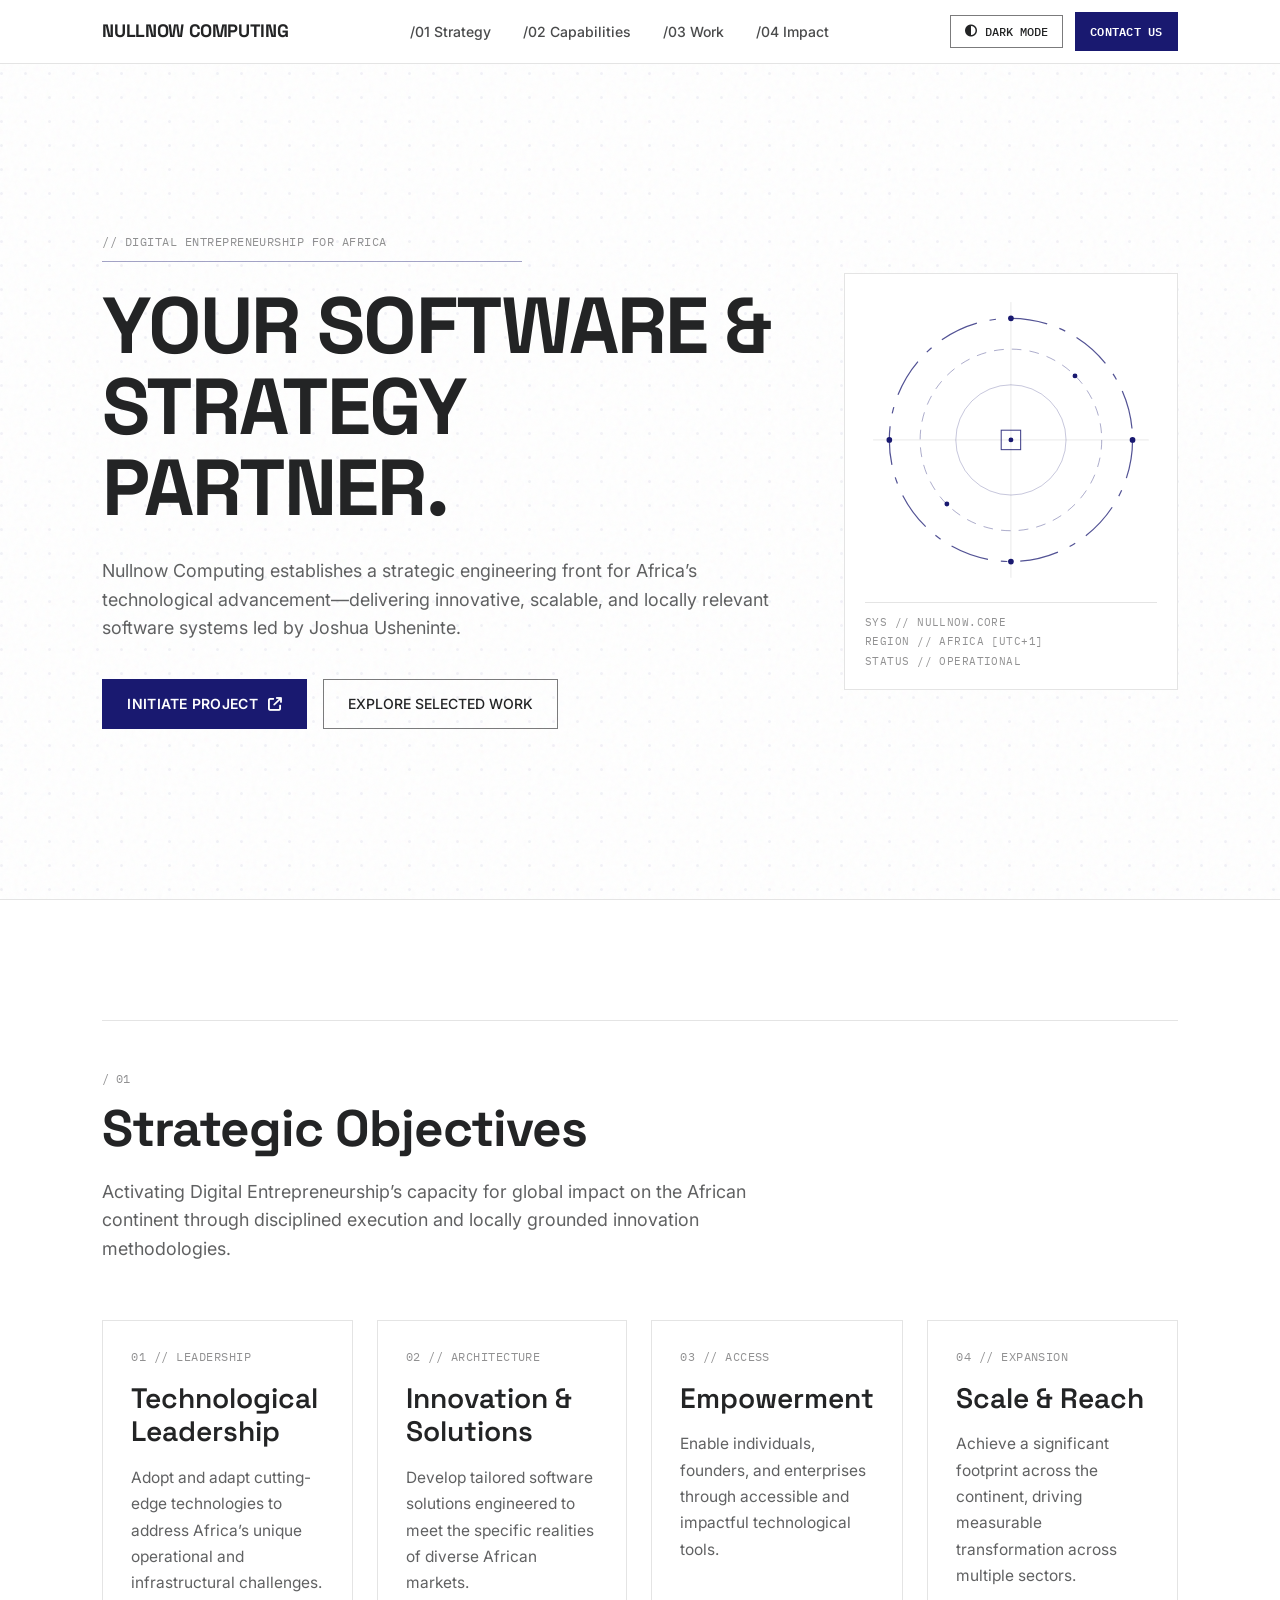
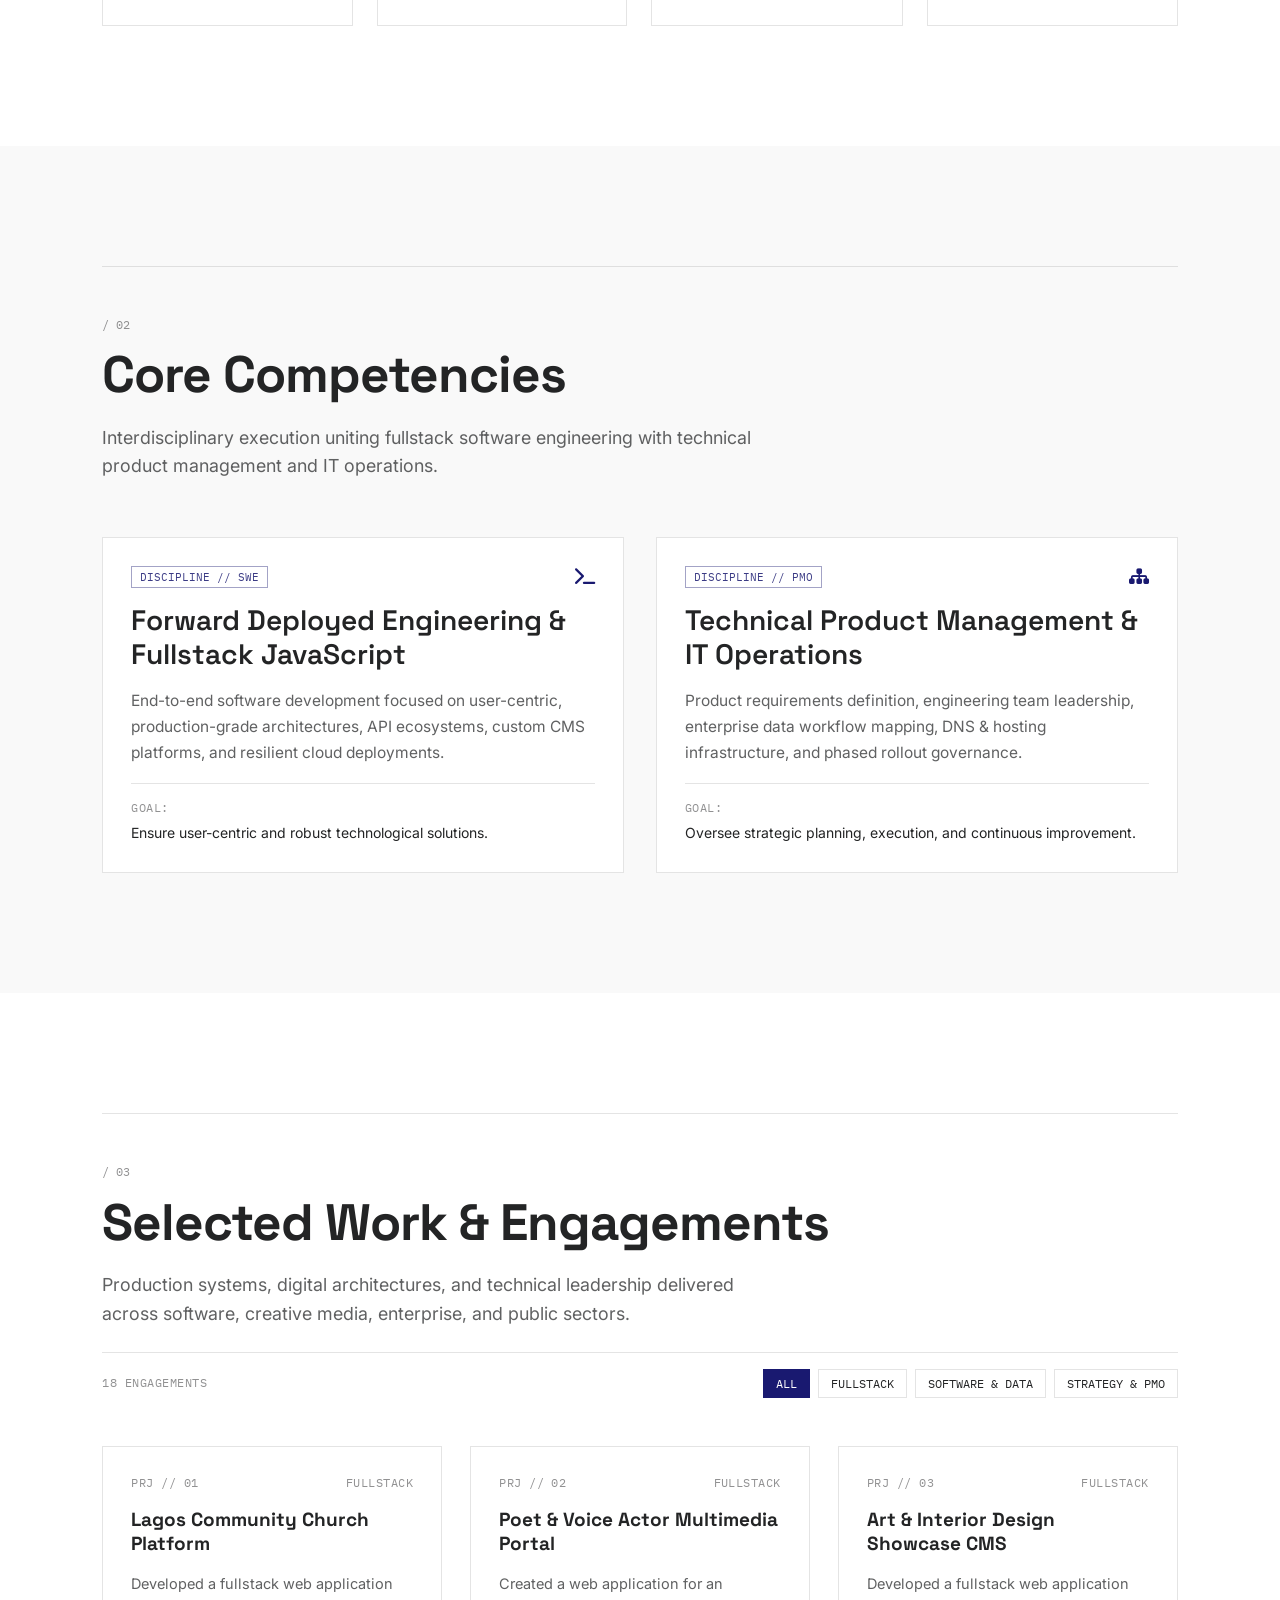
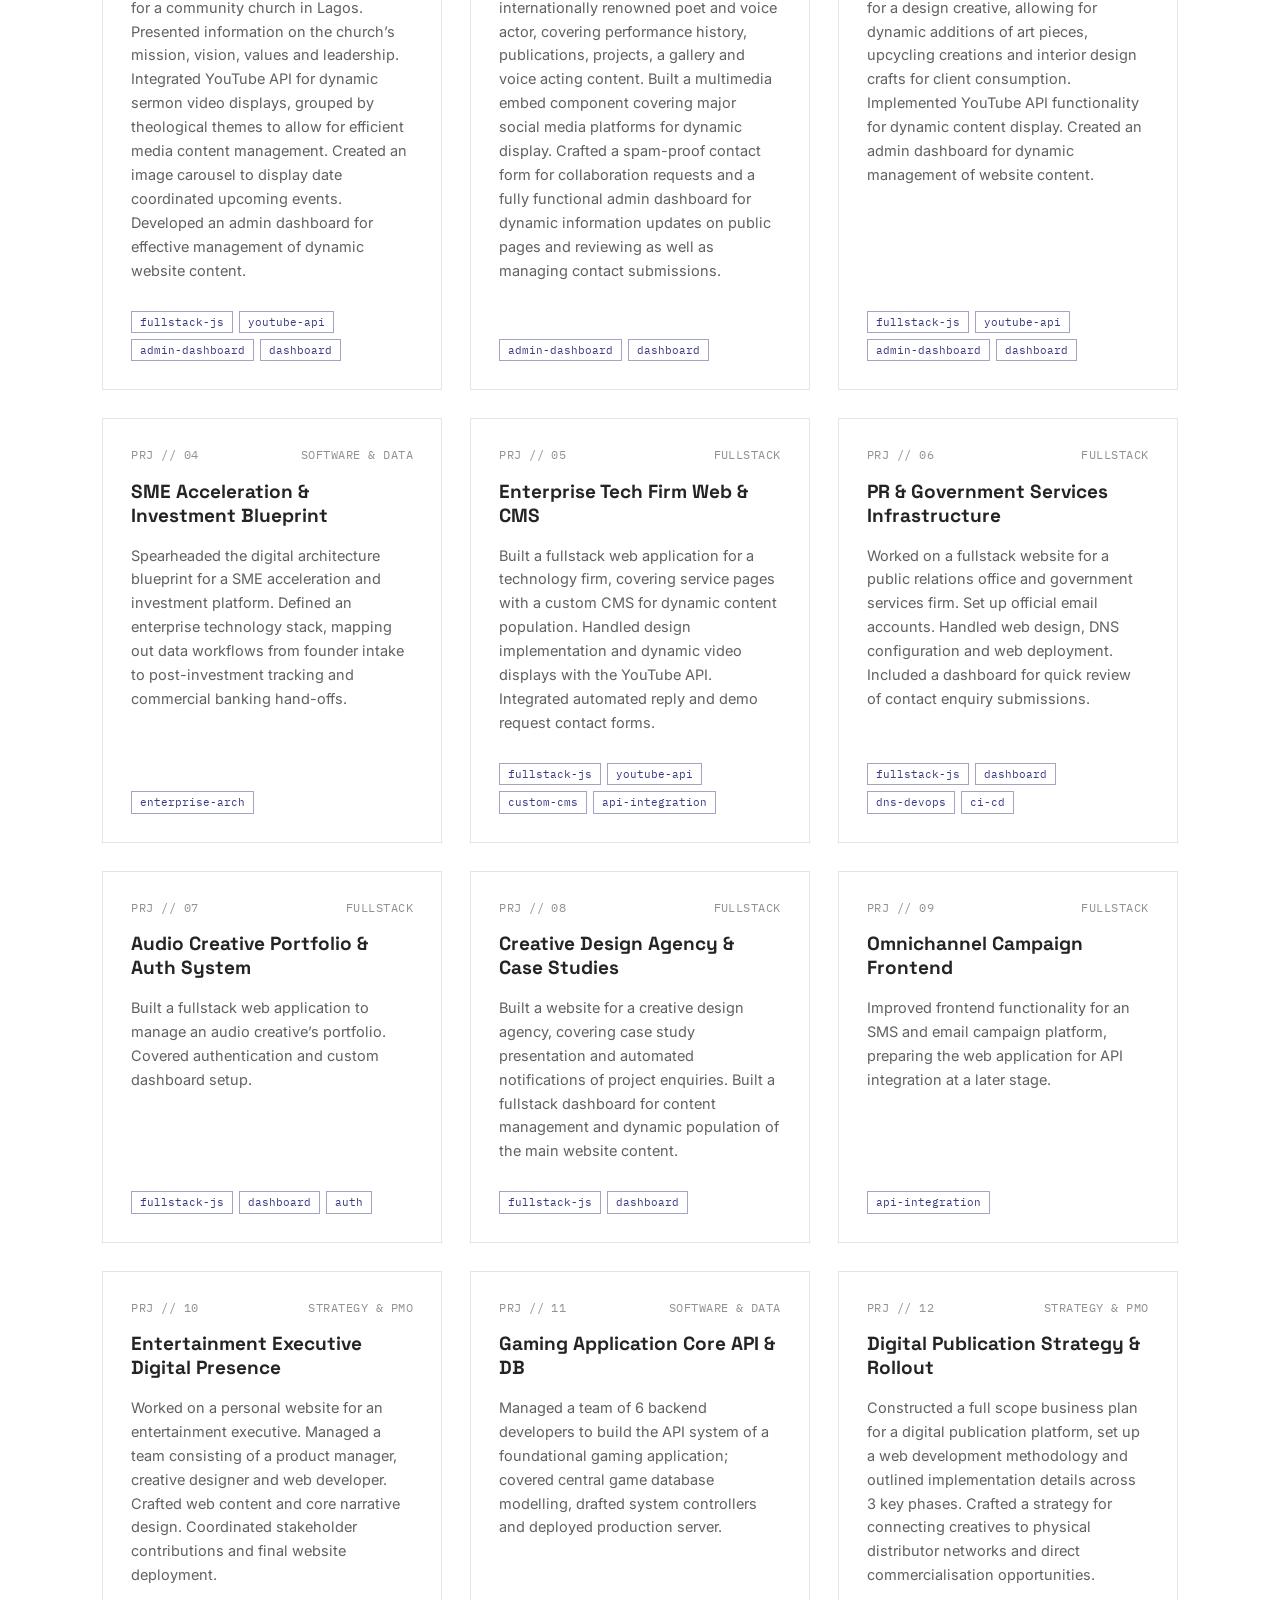
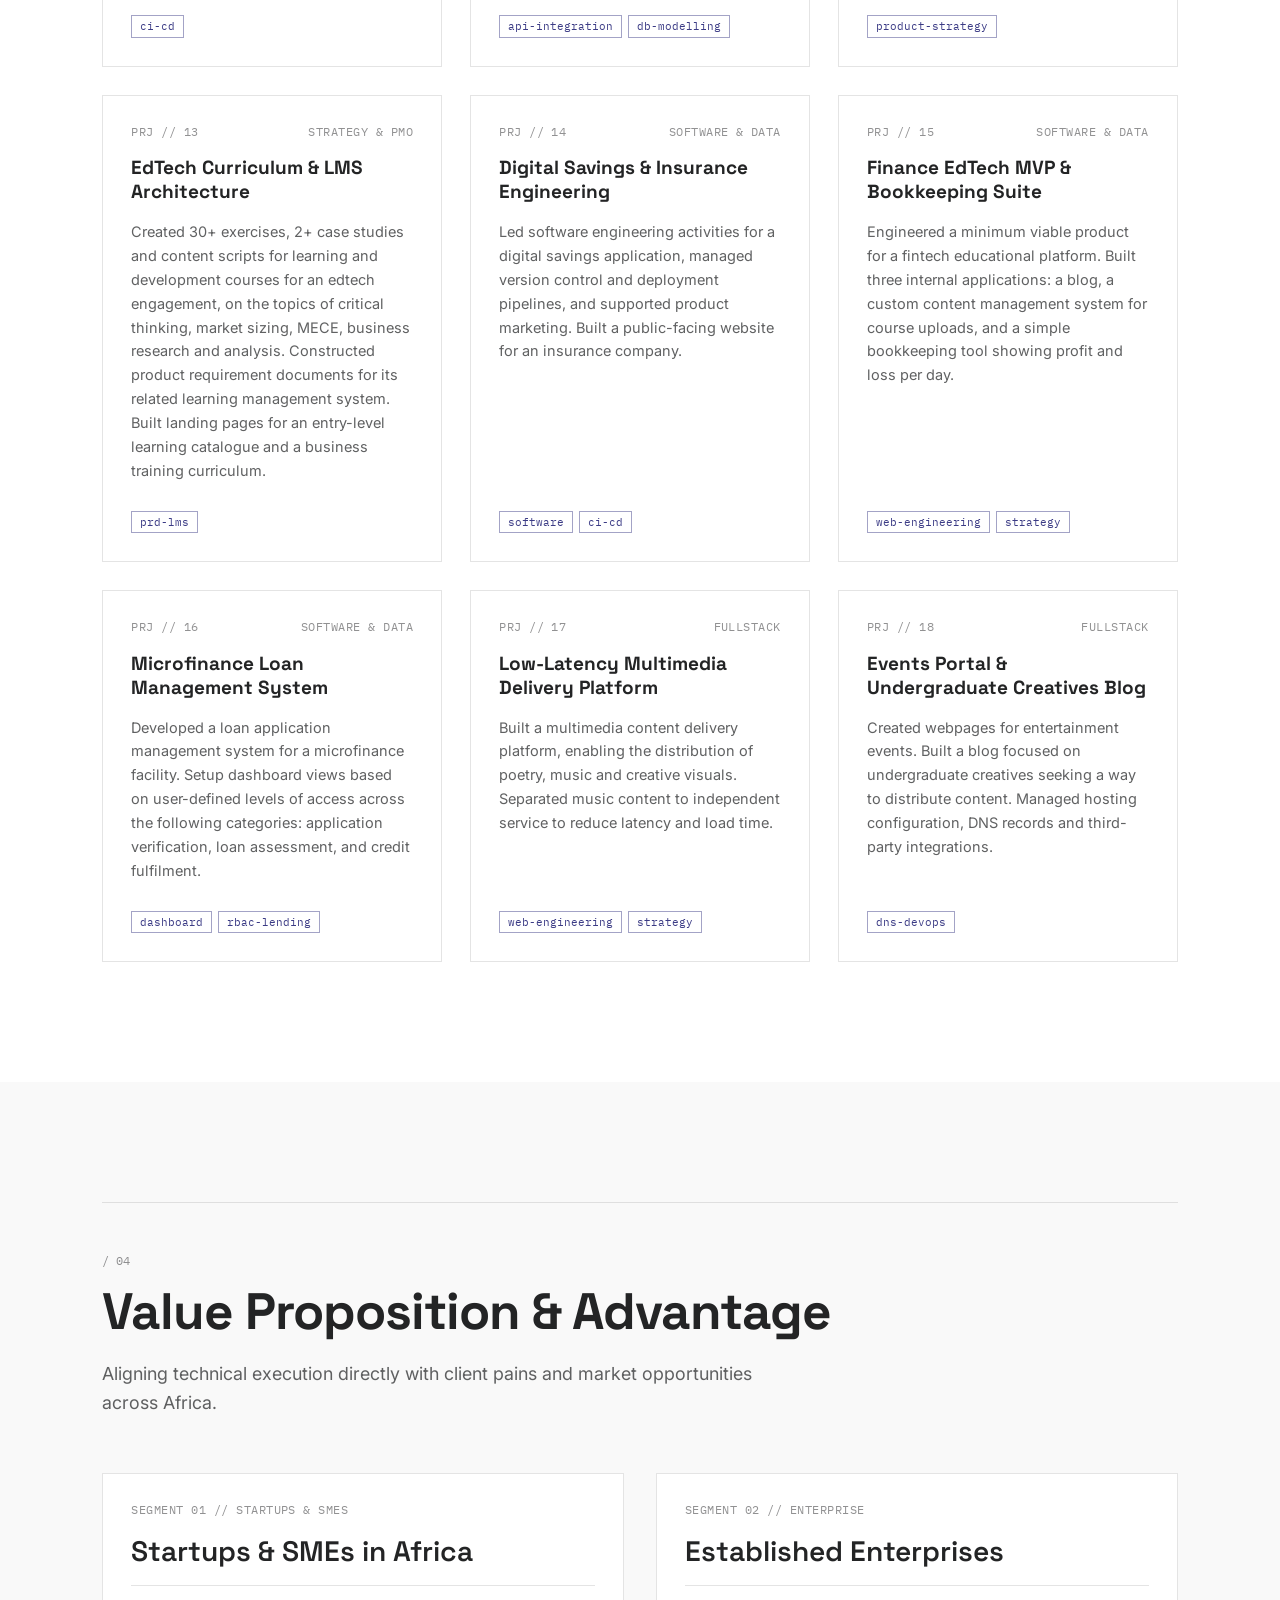
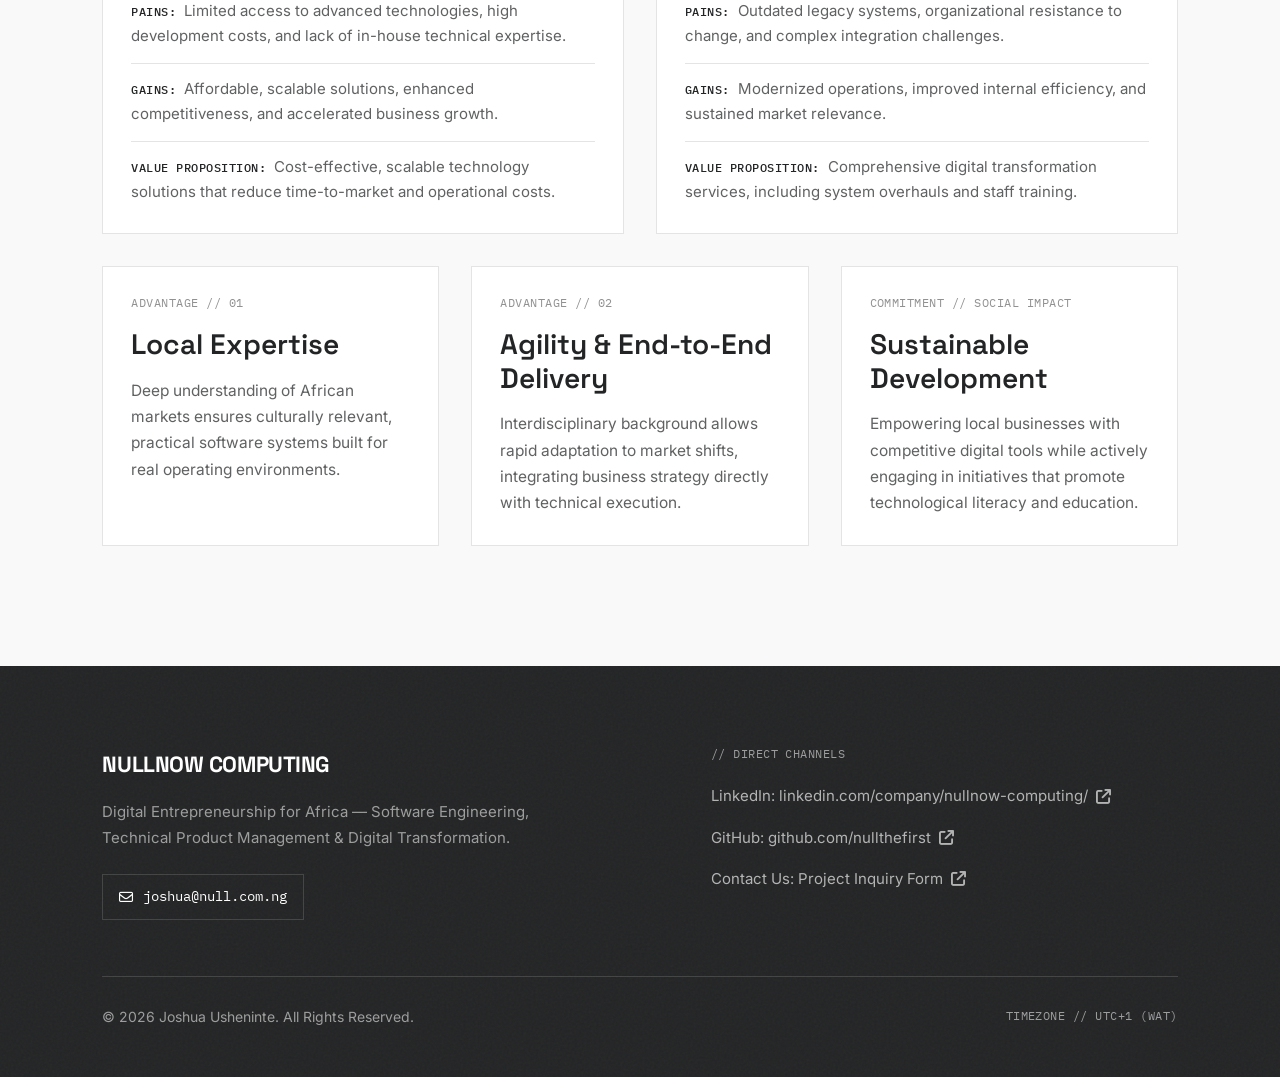
==== index.html @ f9476fe2 "Setup website content" ====
<!doctype html>
<html lang="en" data-theme="light">
  <head>
    <meta charset="UTF-8" />
    <meta name="viewport" content="width=device-width, initial-scale=1.0" />
    <title>Nullnow Computing | Your Software & Strategy Partner</title>
    <meta
      name="description"
      content="Information Technology Services by Joshua Usheninte — Digital Entrepreneurship for Africa"
    />

    <!-- Google fintets: Space Grotesk, Inter, IBM Plex Mono -->
    <link rel="preconnect" href="https://fonts.googleapis.com" />
    <link rel="preconnect" href="https://fonts.gstatic.com" crossorigin />
    <link
      href="https://fonts.googleapis.com/css2?family=IBM+Plex+Mono:wght@400;500&family=Inter:wght@400;500;600&family=Space+Grotesk:wght@600;700&display=swap"
      rel="stylesheet"
    />

    <!-- FontAwesome 6 (Stroke/Regular & Solid/Brands) -->
    <link
      rel="stylesheet"
      href="https://cdnjs.cloudflare.com/ajax/libs/font-awesome/6.5.2/css/all.min.css"
      crossorigin="anonymous"
      referrerpolicy="no-referrer"
    />

    <link rel="stylesheet" href="styles.css" />
  </head>
  <body>
    <!-- Custom Dual-Layer Cursor -->
    <div class="cursor-wrapper" aria-hidden="true">
      <div class="cursor-dot" id="cursor-dot"></div>
      <div class="cursor-ring" id="cursor-ring"></div>
    </div>

    <!-- Navigation Bar -->
    <header class="navbar" id="navbar">
      <div class="navbar-inner">
        <a href="#top" class="brand-logo" data-glitch-link>
          NULLNOW COMPUTING
        </a>

        <nav class="nav-links" aria-label="Primary Navigation">
          <a href="#strategy" class="nav-link" data-glitch-link>/01 Strategy</a>
          <a href="#capabilities" class="nav-link" data-glitch-link
            >/02 Capabilities</a
          >
          <a href="#portfolio" class="nav-link" data-glitch-link>/03 Work</a>
          <a href="#impact" class="nav-link" data-glitch-link>/04 Impact</a>
        </nav>

        <div class="nav-actions">
          <button
            type="button"
            id="theme-toggle"
            class="btn-ghost btn-compact theme-toggle-btn"
            aria-label="Toggle dark and light theme"
          >
            <i class="fa-solid fa-circle-half-stroke" aria-hidden="true"></i>
            <span id="theme-label" class="theme-label-text">DARK MODE</span>
          </button>

          <a
            href="https://docs.google.com/forms/d/e/1FAIpQLSetu0RbOSJ1rqB1VJQr6gnyDKsHMhCpkK9qTsXu8V1j-IrXMw/viewform?usp=header"
            target="_blank"
            rel="noopener noreferrer"
            class="btn-primary btn-compact desktop-only"
          >
            CONTACT US
          </a>

          <button
            type="button"
            id="mobile-menu-btn"
            class="mobile-menu-btn"
            aria-label="Open menu"
            aria-expanded="false"
            aria-controls="mobile-drawer"
          >
            <i class="fa-solid fa-bars" aria-hidden="true"></i>
          </button>
        </div>
      </div>
    </header>

    <!-- Mobile Navigation Drawer -->
    <aside
      class="mobile-drawer"
      id="mobile-drawer"
      aria-label="Mobile Navigation"
      aria-hidden="true"
    >
      <div class="mobile-drawer-header">
        <span class="mono-label">/ NAVIGATION</span>
        <button
          type="button"
          id="mobile-close-btn"
          class="mobile-menu-btn"
          aria-label="Close menu"
        >
          <i class="fa-solid fa-xmark" aria-hidden="true"></i>
        </button>
      </div>
      <nav class="mobile-nav-list">
        <a href="#strategy" class="mobile-nav-link">/ 01 STRATEGY</a>
        <a href="#capabilities" class="mobile-nav-link">/ 02 CAPABILITIES</a>
        <a href="#portfolio" class="mobile-nav-link">/ 03 WORK PORTFOLIO</a>
        <a href="#impact" class="mobile-nav-link">/ 04 VALUE &amp; IMPACT</a>
        <a
          href="https://docs.google.com/forms/d/e/1FAIpQLSetu0RbOSJ1rqB1VJQr6gnyDKsHMhCpkK9qTsXu8V1j-IrXMw/viewform?usp=header"
          target="_blank"
          rel="noopener noreferrer"
          class="btn-primary mobile-cta-btn"
        >
          CONTACT US
        </a>
      </nav>
    </aside>

    <main id="top">
      <!-- HERO SECTION (100vh, Dot Grid + Grain Texture) -->
      <section class="hero-section">
        <div class="dot-grid-bg" aria-hidden="true"></div>
        <div class="grain-overlay" aria-hidden="true"></div>

        <div class="container hero-grid">
          <div class="hero-left">
            <div class="hero-overline-wrap">
              <span class="mono-label hero-overline"
                >// DIGITAL ENTREPRENEURSHIP FOR AFRICA</span
              >
              <div class="overline-rule"></div>
            </div>

            <h1
              class="display-xl hero-headline"
              id="hero-headline"
              data-final-text="YOUR SOFTWARE & STRATEGY PARTNER."
            >
              YOUR SOFTWARE &amp; STRATEGY PARTNER.
            </h1>

            <p class="body-lg hero-subheadline">
              Nullnow Computing establishes a strategic engineering front for
              Africa&rsquo;s technological advancement&mdash;delivering
              innovative, scalable, and locally relevant software systems led by
              Joshua Usheninte.
            </p>

            <div class="hero-cta-group">
              <a
                href="https://docs.google.com/forms/d/e/1FAIpQLSetu0RbOSJ1rqB1VJQr6gnyDKsHMhCpkK9qTsXu8V1j-IrXMw/viewform?usp=header"
                target="_blank"
                rel="noopener noreferrer"
                class="btn-primary"
              >
                INITIATE PROJECT
                <i
                  class="fa-solid fa-arrow-up-right-from-square"
                  aria-hidden="true"
                ></i>
              </a>
              <a href="#portfolio" class="btn-ghost"> EXPLORE SELECTED WORK </a>
            </div>
          </div>

          <!-- Hero Right-Side Element: Option C — HUD Data Ring -->
          <div class="hero-right" aria-hidden="true">
            <div class="hud-container">
              <svg
                class="hud-svg"
                viewBox="0 0 360 360"
                fill="none"
                xmlns="http://www.w3.org/2000/svg"
              >
                <!-- Outer Static Crosshairs -->
                <line x1="180" y1="10" x2="180" y2="350" class="hud-axis" />
                <line x1="10" y1="180" x2="350" y2="180" class="hud-axis" />

                <!-- Outer Clockwise Rotating Ring -->
                <g class="hud-ring-cw">
                  <circle
                    cx="180"
                    cy="180"
                    r="150"
                    class="hud-stroke-primary"
                    stroke-dasharray="48 16 8 16"
                  />
                  <circle cx="180" cy="30" r="3.5" class="hud-dot" />
                  <circle cx="330" cy="180" r="3.5" class="hud-dot" />
                  <circle cx="180" cy="330" r="3.5" class="hud-dot" />
                  <circle cx="30" cy="180" r="3.5" class="hud-dot" />
                </g>

                <!-- Middle Counter-Clockwise Ring -->
                <g class="hud-ring-ccw">
                  <circle
                    cx="180"
                    cy="180"
                    r="112"
                    class="hud-stroke-secondary"
                    stroke-dasharray="12 10"
                  />
                  <circle cx="259" cy="101" r="3" class="hud-dot" />
                  <circle cx="101" cy="259" r="3" class="hud-dot" />
                </g>

                <!-- Inner Precision Ring -->
                <circle cx="180" cy="180" r="68" class="hud-stroke-inner" />
                <rect
                  x="168"
                  y="168"
                  width="24"
                  height="24"
                  class="hud-core-box"
                />
                <circle cx="180" cy="180" r="3" class="hud-dot" />
              </svg>

              <div class="hud-readout mono-label">
                <span>SYS // NULLNOW.CORE</span>
                <span>REGION // AFRICA [UTC+1]</span>
                <span>STATUS // OPERATIONAL</span>
              </div>
            </div>
          </div>
        </div>
      </section>

      <!-- SECTION 01: STRATEGIC OBJECTIVES -->
      <section id="strategy" class="section-block" data-scanline-section>
        <div class="container">
          <div class="divider-rule" data-reveal-rule></div>

          <div class="section-header" data-reveal>
            <span class="section-index">/ 01</span>
            <h2 class="display-lg">Strategic Objectives</h2>
            <p class="body-lg section-lead">
              Activating Digital Entrepreneurship&rsquo;s capacity for global
              impact on the African continent through disciplined execution and
              locally grounded innovation methodologies.
            </p>
          </div>

          <div class="grid-4">
            <article class="spec-card" data-reveal>
              <div class="card-top-bar"></div>
              <span class="mono-label card-num">01 // LEADERSHIP</span>
              <h3 class="display-md">Technological Leadership</h3>
              <p class="body-text">
                Adopt and adapt cutting-edge technologies to address
                Africa&rsquo;s unique operational and infrastructural
                challenges.
              </p>
            </article>

            <article class="spec-card" data-reveal>
              <div class="card-top-bar"></div>
              <span class="mono-label card-num">02 // ARCHITECTURE</span>
              <h3 class="display-md">Innovation &amp; Solutions</h3>
              <p class="body-text">
                Develop tailored software solutions engineered to meet the
                specific realities of diverse African markets.
              </p>
            </article>

            <article class="spec-card" data-reveal>
              <div class="card-top-bar"></div>
              <span class="mono-label card-num">03 // ACCESS</span>
              <h3 class="display-md">Empowerment</h3>
              <p class="body-text">
                Enable individuals, founders, and enterprises through accessible
                and impactful technological tools.
              </p>
            </article>

            <article class="spec-card" data-reveal>
              <div class="card-top-bar"></div>
              <span class="mono-label card-num">04 // EXPANSION</span>
              <h3 class="display-md">Scale &amp; Reach</h3>
              <p class="body-text">
                Achieve a significant footprint across the continent, driving
                measurable transformation across multiple sectors.
              </p>
            </article>
          </div>
        </div>
      </section>

      <!-- SECTION 02: CORE COMPETENCIES -->
      <section
        id="capabilities"
        class="section-block section-surface"
        data-scanline-section
      >
        <div class="container">
          <div class="divider-rule" data-reveal-rule></div>

          <div class="section-header" data-reveal>
            <span class="section-index">/ 02</span>
            <h2 class="display-lg">Core Competencies</h2>
            <p class="body-lg section-lead">
              Interdisciplinary execution uniting fullstack software engineering
              with technical product management and IT operations.
            </p>
          </div>

          <div class="grid-2">
            <article class="spec-card competency-card" data-reveal>
              <div class="card-top-bar"></div>
              <div class="competency-meta">
                <span class="stack-badge">DISCIPLINE // SWE</span>
                <i
                  class="fa-solid fa-terminal card-icon"
                  aria-hidden="true"
                ></i>
              </div>
              <h3 class="display-md">
                Forward Deployed Engineering &amp; Fullstack JavaScript
              </h3>
              <p class="body-text">
                End-to-end software development focused on user-centric,
                production-grade architectures, API ecosystems, custom CMS
                platforms, and resilient cloud deployments.
              </p>
              <div class="competency-goal">
                <span class="mono-label">GOAL:</span>
                <span
                  >Ensure user-centric and robust technological solutions.</span
                >
              </div>
            </article>

            <article class="spec-card competency-card" data-reveal>
              <div class="card-top-bar"></div>
              <div class="competency-meta">
                <span class="stack-badge">DISCIPLINE // PMO</span>
                <i class="fa-solid fa-sitemap card-icon" aria-hidden="true"></i>
              </div>
              <h3 class="display-md">
                Technical Product Management &amp; IT Operations
              </h3>
              <p class="body-text">
                Product requirements definition, engineering team leadership,
                enterprise data workflow mapping, DNS &amp; hosting
                infrastructure, and phased rollout governance.
              </p>
              <div class="competency-goal">
                <span class="mono-label">GOAL:</span>
                <span
                  >Oversee strategic planning, execution, and continuous
                  improvement.</span
                >
              </div>
            </article>
          </div>
        </div>
      </section>

      <!-- SECTION 03: WORK PORTFOLIO (Dynamically Populated from portfolio.js) -->
      <section id="portfolio" class="section-block" data-scanline-section>
        <div class="container">
          <div class="divider-rule" data-reveal-rule></div>

          <div class="portfolio-header-row" data-reveal>
            <div class="section-header">
              <span class="section-index">/ 03</span>
              <h2 class="display-lg">Selected Work &amp; Engagements</h2>
              <p class="body-lg section-lead">
                Production systems, digital architectures, and technical
                leadership delivered across software, creative media,
                enterprise, and public sectors.
              </p>
            </div>

            <div class="portfolio-controls">
              <span class="mono-label" id="portfolio-count">00 PROJECTS</span>
              <div
                class="filter-bar"
                role="group"
                aria-label="Filter portfolio"
              >
                <button
                  type="button"
                  class="filter-btn active"
                  data-filter="ALL"
                >
                  ALL
                </button>
                <button
                  type="button"
                  class="filter-btn"
                  data-filter="FULLSTACK"
                >
                  FULLSTACK
                </button>
                <button
                  type="button"
                  class="filter-btn"
                  data-filter="SOFTWARE & DATA"
                >
                  SOFTWARE &amp; DATA
                </button>
                <button
                  type="button"
                  class="filter-btn"
                  data-filter="STRATEGY & PMO"
                >
                  STRATEGY &amp; PMO
                </button>
              </div>
            </div>
          </div>

          <!-- Populated dynamically via app.js reading portfolio.js -->
          <div class="portfolio-grid" id="portfolio-grid"></div>
        </div>
      </section>

      <!-- SECTION 04: VALUE PROPOSITION CANVAS & SOCIAL IMPACT -->
      <section
        id="impact"
        class="section-block section-surface"
        data-scanline-section
      >
        <div class="container">
          <div class="divider-rule" data-reveal-rule></div>

          <div class="section-header" data-reveal>
            <span class="section-index">/ 04</span>
            <h2 class="display-lg">Value Proposition &amp; Advantage</h2>
            <p class="body-lg section-lead">
              Aligning technical execution directly with client pains and market
              opportunities across Africa.
            </p>
          </div>

          <!-- Value Proposition Canvas -->
          <div class="grid-2 vpc-grid">
            <article class="spec-card" data-reveal>
              <div class="card-top-bar"></div>
              <span class="mono-label card-num"
                >SEGMENT 01 // STARTUPS &amp; SMEs</span
              >
              <h3 class="display-md">Startups &amp; SMEs in Africa</h3>
              <ul class="spec-list">
                <li>
                  <span class="mono-label">PAINS:</span> Limited access to
                  advanced technologies, high development costs, and lack of
                  in-house technical expertise.
                </li>
                <li>
                  <span class="mono-label">GAINS:</span> Affordable, scalable
                  solutions, enhanced competitiveness, and accelerated business
                  growth.
                </li>
                <li>
                  <span class="mono-label">VALUE PROPOSITION:</span>
                  Cost-effective, scalable technology solutions that reduce
                  time-to-market and operational costs.
                </li>
              </ul>
            </article>

            <article class="spec-card" data-reveal>
              <div class="card-top-bar"></div>
              <span class="mono-label card-num">SEGMENT 02 // ENTERPRISE</span>
              <h3 class="display-md">Established Enterprises</h3>
              <ul class="spec-list">
                <li>
                  <span class="mono-label">PAINS:</span> Outdated legacy
                  systems, organizational resistance to change, and complex
                  integration challenges.
                </li>
                <li>
                  <span class="mono-label">GAINS:</span> Modernized operations,
                  improved internal efficiency, and sustained market relevance.
                </li>
                <li>
                  <span class="mono-label">VALUE PROPOSITION:</span>
                  Comprehensive digital transformation services, including
                  system overhauls and staff training.
                </li>
              </ul>
            </article>
          </div>

          <!-- Differentiation & Social Impact -->
          <div class="grid-3 advantage-grid">
            <article class="spec-card" data-reveal>
              <div class="card-top-bar"></div>
              <span class="mono-label card-num">ADVANTAGE // 01</span>
              <h3 class="display-md">Local Expertise</h3>
              <p class="body-text">
                Deep understanding of African markets ensures culturally
                relevant, practical software systems built for real operating
                environments.
              </p>
            </article>

            <article class="spec-card" data-reveal>
              <div class="card-top-bar"></div>
              <span class="mono-label card-num">ADVANTAGE // 02</span>
              <h3 class="display-md">Agility &amp; End-to-End Delivery</h3>
              <p class="body-text">
                Interdisciplinary background allows rapid adaptation to market
                shifts, integrating business strategy directly with technical
                execution.
              </p>
            </article>

            <article class="spec-card" data-reveal>
              <div class="card-top-bar"></div>
              <span class="mono-label card-num"
                >COMMITMENT // SOCIAL IMPACT</span
              >
              <h3 class="display-md">Sustainable Development</h3>
              <p class="body-text">
                Empowering local businesses with competitive digital tools while
                actively engaging in initiatives that promote technological
                literacy and education.
              </p>
            </article>
          </div>
        </div>
      </section>
    </main>

    <!-- FOOTER (Always #232425 Dark Surface with Grain Overlay) -->
    <footer class="site-footer">
      <div class="grain-overlay" aria-hidden="true"></div>
      <div class="container footer-inner">
        <div class="footer-top">
          <div class="footer-brand" data-reveal>
            <span class="footer-logo">NULLNOW COMPUTING</span>
            <p class="footer-tagline">
              Digital Entrepreneurship for Africa &mdash; Software Engineering,
              Technical Product Management &amp; Digital Transformation.
            </p>
            <a href="mailto:joshua@null.com.ng" class="footer-email">
              <i class="fa-regular fa-envelope" aria-hidden="true"></i>
              joshua@null.com.ng
            </a>
          </div>

          <div class="footer-links-group" data-reveal>
            <span class="mono-label footer-col-title">// DIRECT CHANNELS</span>
            <ul class="footer-links">
              <li>
                <a
                  href="https://linkedin.com/company/nullnow-computing/"
                  target="_blank"
                  rel="noopener noreferrer"
                  class="footer-link"
                >
                  <span>LinkedIn: linkedin.com/company/nullnow-computing/</span>
                  <i
                    class="fa-solid fa-arrow-up-right-from-square"
                    aria-hidden="true"
                  ></i>
                </a>
              </li>
              <li>
                <a
                  href="https://github.com/nullthefirst"
                  target="_blank"
                  rel="noopener noreferrer"
                  class="footer-link"
                >
                  <span>GitHub: github.com/nullthefirst</span>
                  <i
                    class="fa-solid fa-arrow-up-right-from-square"
                    aria-hidden="true"
                  ></i>
                </a>
              </li>
              <li>
                <a
                  href="https://docs.google.com/forms/d/e/1FAIpQLSetu0RbOSJ1rqB1VJQr6gnyDKsHMhCpkK9qTsXu8V1j-IrXMw/viewform?usp=header"
                  target="_blank"
                  rel="noopener noreferrer"
                  class="footer-link"
                >
                  <span>Contact Us: Project Inquiry Form</span>
                  <i
                    class="fa-solid fa-arrow-up-right-from-square"
                    aria-hidden="true"
                  ></i>
                </a>
              </li>
            </ul>
          </div>
        </div>

        <div class="footer-bottom">
          <p class="footer-copyright">
            &copy; <span id="copyright-year"></span> Joshua Usheninte. All
            Rights Reserved.
          </p>
          <span class="mono-label footer-tz">TIMEZONE // UTC+1 (WAT)</span>
        </div>
      </div>
    </footer>

    <!-- Portfolio Data File (Easily editable standalone array) -->
    <script src="portfolio.js"></script>
    <!-- Core Motion, Theme Switcher, Cursor & DOM Hydration -->
    <script src="app.js"></script>
  </body>
</html>
---- styles.css ----
/* ==========================================================================
   Nullnow Computing — UI Design System
   Strict adherence: #191970 Primary, #232425 Dark, #ffffff White,
   0px border-radius, zero gradients, Space Grotesk / Inter / IBM Plex Mono.
   ========================================================================== */

:root {
  /* Core Palette Tokens (Light Mode Default) */
  --color-primary: #191970;
  --color-primary-hover: rgba(25, 25, 112, 0.9);
  --color-primary-active: rgba(25, 25, 112, 0.8);
  --color-primary-tint: rgba(25, 25, 112, 0.05);
  --color-primary-badge-bg: rgba(25, 25, 112, 0.1);
  --color-primary-border: rgba(25, 25, 112, 0.4);
  --color-primary-text: rgba(25, 25, 112, 0.85);
  --color-glow: rgba(25, 25, 112, 0.25);

  --color-bg: #ffffff;
  --color-surface: #f9f9f9;
  --color-card: #ffffff;
  --color-text: #232425;
  --color-text-secondary: rgba(35, 36, 37, 0.72);
  --color-muted: rgba(35, 36, 37, 0.5);
  --color-border: rgba(35, 36, 37, 0.12);
  --color-border-strong: rgba(35, 36, 37, 0.6);

  /* Footer Fixed Dark Surface */
  --footer-bg: #232425;
  --footer-text: #ffffff;
  --footer-muted: rgba(255, 255, 255, 0.55);
  --footer-border: rgba(255, 255, 255, 0.14);

  /* Typography */
  --font-display: "Space Grotesk", sans-serif;
  --font-body: "Inter", sans-serif;
  --font-mono: "IBM Plex Mono", monospace;

  /* Motion Curves */
  --ease-out: cubic-bezier(0.16, 1, 0.3, 1);
  --ease-in-out: cubic-bezier(0.4, 0, 0.2, 1);
  --ease-snap: cubic-bezier(0.25, 0, 0, 1);

  /* Layout */
  --outer-margin: 5vw;
}

/* Dark Theme Switcher Tokens */
[data-theme="dark"] {
  --color-primary: #6366f1;
  --color-primary-hover: rgba(99, 102, 241, 0.9);
  --color-primary-active: rgba(99, 102, 241, 0.8);
  --color-primary-tint: rgba(99, 102, 241, 0.08);
  --color-primary-badge-bg: rgba(99, 102, 241, 0.14);
  --color-primary-border: rgba(99, 102, 241, 0.45);
  --color-primary-text: rgba(165, 180, 252, 0.95);
  --color-glow: rgba(99, 102, 241, 0.28);

  --color-bg: #161718;
  --color-surface: #1d1e20;
  --color-card: #1b1c1e;
  --color-text: #ffffff;
  --color-text-secondary: rgba(255, 255, 255, 0.74);
  --color-muted: rgba(255, 255, 255, 0.5);
  --color-border: rgba(255, 255, 255, 0.12);
  --color-border-strong: rgba(255, 255, 255, 0.55);

  --footer-bg: #111213;
}

@media (min-width: 1280px) {
  :root {
    --outer-margin: 8vw;
  }
}

/* ==========================================================================
   Reset & Base
   ========================================================================== */

*,
*::before,
*::after {
  box-sizing: border-box;
  border-radius: 0 !important; /* Strict 0px sharp corners */
}

html {
  scroll-behavior: smooth;
  font-size: 16px;
}

body {
  margin: 0;
  background-color: var(--color-bg);
  color: var(--color-text);
  font-family: var(--font-body);
  line-height: 1.7;
  font-style: normal;
  overflow-x: hidden;
  transition:
    background-color 200ms var(--ease-out),
    color 200ms var(--ease-out);
}

/* Custom Scrollbar */
::-webkit-scrollbar {
  width: 4px;
}
::-webkit-scrollbar-track {
  background: transparent;
}
::-webkit-scrollbar-thumb {
  background: var(--color-primary);
}

/* Focus Outline Rule */
:focus-visible {
  outline: 2px solid var(--color-primary);
  outline-offset: 2px;
}

/* Hide default cursor on desktop pointer devices */
@media (hover: hover) and (pointer: fine) {
  body,
  a,
  button {
    cursor: none;
  }
}

/* ==========================================================================
   Custom Dual-Layer Cursor
   ========================================================================== */

.cursor-wrapper {
  position: fixed;
  inset: 0;
  z-index: 9999;
  pointer-events: none;
  opacity: 0;
  transition: opacity 150ms var(--ease-out);
}

.cursor-wrapper.visible {
  opacity: 1;
}

.cursor-dot {
  position: fixed;
  top: 0;
  left: 0;
  width: 6px;
  height: 6px;
  background-color: var(--color-primary);
  border-radius: 50% !important; /* Explicit exception for custom cursor circle */
  transform: translate(-50%, -50%);
  pointer-events: none;
  transition:
    width 150ms var(--ease-snap),
    height 150ms var(--ease-snap);
}

.cursor-ring {
  position: fixed;
  top: 0;
  left: 0;
  width: 28px;
  height: 28px;
  border: 1px solid var(--color-primary);
  opacity: 0.45;
  border-radius: 50% !important; /* Explicit exception for custom cursor circle */
  transform: translate(-50%, -50%);
  pointer-events: none;
  transition:
    width 200ms var(--ease-out),
    height 200ms var(--ease-out),
    background-color 200ms var(--ease-out),
    opacity 200ms var(--ease-out);
}

.cursor-wrapper.hovering .cursor-ring {
  width: 48px;
  height: 48px;
  background-color: var(--color-primary-badge-bg);
  opacity: 0.9;
}

.cursor-wrapper.clicking .cursor-dot {
  width: 3px;
  height: 3px;
}

.cursor-wrapper.clicking .cursor-ring {
  width: 22px;
  height: 22px;
}

.cursor-wrapper.text-hover .cursor-ring {
  opacity: 0.25;
}

@media (hover: none), (pointer: coarse) {
  .cursor-wrapper {
    display: none !important;
  }
}

/* ==========================================================================
   Typography Utilities
   ========================================================================== */

.display-xl {
  font-family: var(--font-display);
  font-weight: 700;
  font-size: clamp(2.5rem, 6.2vw, 5.5rem); /* 40px mobile -> 88px desktop */
  line-height: 1.02;
  letter-spacing: -0.025em;
  text-transform: uppercase;
  margin: 0;
}

.display-lg {
  font-family: var(--font-display);
  font-weight: 700;
  font-size: clamp(2rem, 4vw, 3.75rem); /* 32px -> 60px */
  line-height: 1.1;
  letter-spacing: -0.02em;
  margin: 0;
}

.display-md {
  font-family: var(--font-display);
  font-weight: 600;
  font-size: clamp(1.375rem, 2.2vw, 1.875rem); /* 22px -> 30px */
  line-height: 1.2;
  margin: 0;
}

.body-lg {
  font-family: var(--font-body);
  font-weight: 400;
  font-size: clamp(1.0625rem, 1.4vw, 1.25rem);
  line-height: 1.6;
  max-width: 680px;
  color: var(--color-text-secondary);
  margin: 0;
}

.body-text {
  font-family: var(--font-body);
  font-weight: 400;
  font-size: 0.96875rem; /* 15.5px */
  line-height: 1.7;
  max-width: 680px;
  color: var(--color-text-secondary);
  margin: 0;
}

.mono-label {
  font-family: var(--font-mono);
  font-weight: 400;
  font-size: 0.75rem; /* 12px */
  line-height: 1.4;
  text-transform: uppercase;
  letter-spacing: 0.04em;
  color: var(--color-muted);
}

/* ==========================================================================
   Layout & Containers
   ========================================================================== */

.container {
  width: 100%;
  padding-inline: var(--outer-margin);
  max-width: 1600px;
  margin-inline: auto;
}

.section-block {
  position: relative;
  padding-block: 72px;
  overflow: hidden;
}

@media (min-width: 768px) {
  .section-block {
    padding-block: 96px;
  }
}

@media (min-width: 1024px) {
  .section-block {
    padding-block: 120px;
  }
}

.section-surface {
  background-color: var(--color-surface);
}

.section-header {
  margin-top: 48px;
  margin-bottom: 56px;
}

.section-index {
  display: block;
  font-family: var(--font-mono);
  font-size: 0.75rem;
  text-transform: uppercase;
  color: var(--color-muted);
  margin-bottom: 12px;
}

.section-lead {
  margin-top: 20px;
}

/* Thin Animated Divider Rule */
.divider-rule {
  height: 1px;
  width: 0%;
  background-color: var(--color-border);
  transition: width 500ms var(--ease-out);
}

.divider-rule.revealed {
  width: 100%;
}

/* Scroll Scanline */
.section-scanline {
  position: absolute;
  top: 0;
  left: 0;
  width: 100%;
  height: 1px;
  background-color: var(--color-primary);
  opacity: 0.35;
  pointer-events: none;
  z-index: 20;
  animation: scanlineSweep 220ms var(--ease-out) forwards;
}

@keyframes scanlineSweep {
  0% {
    transform: translateY(0);
    opacity: 0.4;
  }
  90% {
    opacity: 0.3;
  }
  100% {
    transform: translateY(320px);
    opacity: 0;
  }
}

/* ==========================================================================
   Navbar & Mobile Drawer (Mobile-First Responsive)
   ========================================================================== */

.navbar {
  position: fixed;
  top: 0;
  left: 0;
  width: 100%;
  height: 64px;
  z-index: 1000;
  background-color: var(--color-bg);
  border-bottom: 1px solid var(--color-border);
  opacity: 0;
  transform: translateY(-8px);
  animation: navEnter 250ms var(--ease-out) forwards;
  transition:
    background-color 200ms var(--ease-out),
    box-shadow 200ms var(--ease-out),
    border-color 200ms var(--ease-out);
}

.navbar.scrolled {
  background-color: color-mix(in srgb, var(--color-bg) 92%, transparent);
  backdrop-filter: blur(6px);
  box-shadow: 0 1px 12px rgba(35, 36, 37, 0.08);
}

@keyframes navEnter {
  to {
    opacity: 1;
    transform: translateY(0);
  }
}

.navbar-inner {
  height: 100%;
  padding-inline: var(--outer-margin);
  display: flex;
  align-items: center;
  justify-content: space-between;
  gap: 12px;
  min-width: 0;
}

.brand-logo {
  font-family: var(--font-display);
  font-weight: 700;
  font-size: 0.9375rem; /* 15px on narrow mobile so full brand fits cleanly */
  letter-spacing: -0.02em;
  color: var(--color-text);
  text-decoration: none;
  display: inline-flex;
  align-items: center;
  white-space: nowrap;
  flex-shrink: 0;
}

@media (min-width: 400px) {
  .brand-logo {
    font-size: 1rem;
  }
}

@media (min-width: 768px) {
  .brand-logo {
    font-size: 1.125rem;
  }
}

.brand-accent {
  color: var(--color-primary);
}

.nav-links {
  display: none;
  align-items: center;
  gap: 24px;
}

@media (min-width: 1024px) {
  .nav-links {
    display: flex;
  }
}

@media (min-width: 1280px) {
  .nav-links {
    gap: 32px;
  }
}

.nav-link {
  position: relative;
  font-family: var(--font-body);
  font-weight: 500;
  font-size: 0.875rem;
  color: var(--color-text);
  opacity: 0.82;
  text-decoration: none;
  padding-block: 4px;
  white-space: nowrap;
  transition:
    opacity 200ms var(--ease-out),
    color 200ms var(--ease-out);
}

.nav-link::after {
  content: "";
  position: absolute;
  left: 0;
  bottom: 0;
  width: 0%;
  height: 2px;
  background-color: var(--color-primary);
  transition: width 200ms var(--ease-out);
}

.nav-link:hover,
.nav-link.active {
  opacity: 1;
}

.nav-link:hover::after,
.nav-link.active::after {
  width: 100%;
}

/* Nav Link Glitch Offset */
.glitch-shift {
  animation: linkGlitch 80ms var(--ease-snap);
}

@keyframes linkGlitch {
  0% {
    transform: translateY(0);
  }
  50% {
    transform: translateY(-2.5px);
  }
  100% {
    transform: translateY(0);
  }
}

.nav-actions {
  display: flex;
  align-items: center;
  gap: 8px;
  flex-shrink: 0;
}

@media (min-width: 640px) {
  .nav-actions {
    gap: 12px;
  }
}

.btn-compact {
  font-family: var(--font-mono);
  font-size: 0.6875rem; /* 11px on small screens */
  padding: 7px 10px;
  white-space: nowrap;
  flex-shrink: 0;
}

@media (min-width: 640px) {
  .btn-compact {
    font-size: 0.75rem;
    padding: 8px 14px;
  }
}

/* On extra-narrow screens (< 380px), keep theme toggle compact */
@media (max-width: 379px) {
  .theme-label-text {
    display: none;
  }
}

.desktop-only {
  display: none;
}

@media (min-width: 1024px) {
  .desktop-only {
    display: inline-flex;
  }
}

.mobile-menu-btn {
  display: inline-flex;
  align-items: center;
  justify-content: center;
  width: 36px;
  height: 36px;
  background: transparent;
  border: 1px solid var(--color-border-strong);
  color: var(--color-text);
  font-size: 16px;
  flex-shrink: 0;
  transition:
    border-color 150ms var(--ease-out),
    color 150ms var(--ease-out),
    background-color 150ms var(--ease-out);
}

.mobile-menu-btn:hover {
  border-color: var(--color-primary);
  color: var(--color-primary);
  background-color: var(--color-primary-tint);
}

@media (min-width: 1024px) {
  .mobile-menu-btn {
    display: none;
  }
}

/* Backdrop & Mobile Drawer */
.drawer-backdrop {
  position: fixed;
  inset: 0;
  background-color: rgba(0, 0, 0, 0.45);
  z-index: 1150;
  opacity: 0;
  pointer-events: none;
  transition: opacity 220ms var(--ease-out);
}

.drawer-backdrop.open {
  opacity: 1;
  pointer-events: auto;
}

.mobile-drawer {
  position: fixed;
  top: 0;
  right: 0;
  width: min(320px, 85vw);
  height: 100dvh;
  background-color: var(--color-bg);
  border-left: 1px solid var(--color-border);
  z-index: 1200;
  padding: 16px 20px 24px;
  display: flex;
  flex-direction: column;
  gap: 24px;
  overflow-y: auto;
  visibility: hidden;
  transform: translateX(100%);
  transition:
    transform 250ms var(--ease-out),
    visibility 250ms var(--ease-out);
}

.mobile-drawer.open {
  visibility: visible;
  transform: translateX(0);
}

.mobile-drawer-header {
  display: flex;
  align-items: center;
  justify-content: space-between;
  min-height: 38px;
  border-bottom: 1px solid var(--color-border);
  padding-bottom: 12px;
}

.mobile-nav-list {
  display: flex;
  flex-direction: column;
  gap: 12px;
}

.mobile-nav-link {
  font-family: var(--font-mono);
  font-size: 0.875rem;
  color: var(--color-text);
  text-decoration: none;
  padding-block: 12px;
  border-bottom: 1px solid var(--color-border);
  transition:
    color 150ms var(--ease-out),
    border-color 150ms var(--ease-out);
}

.mobile-nav-link:hover,
.mobile-nav-link:focus-visible {
  color: var(--color-primary);
  border-bottom-color: var(--color-primary);
}

.mobile-cta-btn {
  margin-top: 12px;
  width: 100%;
}

@media (min-width: 1024px) {
  .drawer-backdrop,
  .mobile-drawer {
    display: none;
  }
}

.desktop-only {
  display: none !important;
}

@media (min-width: 1024px) {
  .desktop-only {
    display: inline-flex !important;
  }
}

.mobile-cta-btn {
  margin-top: 12px;
  width: 100%;
}

/* ==========================================================================
   Buttons & Badges
   ========================================================================== */

.btn-primary {
  display: inline-flex;
  align-items: center;
  justify-content: center;
  gap: 10px;
  font-family: var(--font-body);
  font-weight: 600;
  font-size: 0.875rem;
  letter-spacing: 0.02em;
  padding: 12px 24px;
  background-color: var(--color-primary);
  color: #ffffff;
  border: 1px solid var(--color-primary);
  text-decoration: none;
  transition:
    background-color 150ms var(--ease-out),
    box-shadow 150ms var(--ease-out);
}

.btn-primary:hover {
  background-color: var(--color-primary-hover);
  box-shadow: 0 0 0 3px var(--color-glow);
}

.btn-primary:active {
  background-color: var(--color-primary-active);
  box-shadow: none;
}

.btn-ghost {
  display: inline-flex;
  align-items: center;
  justify-content: center;
  gap: 8px;
  font-family: var(--font-body);
  font-weight: 500;
  font-size: 0.875rem;
  padding: 12px 24px;
  background-color: transparent;
  color: var(--color-text);
  border: 1px solid var(--color-border-strong);
  text-decoration: none;
  transition:
    border-color 200ms var(--ease-out),
    color 200ms var(--ease-out),
    background-color 200ms var(--ease-out);
}

.btn-ghost:hover {
  border-color: var(--color-primary);
  color: var(--color-primary);
  background-color: var(--color-primary-tint);
}

.btn-compact {
  font-family: var(--font-mono);
  font-size: 0.75rem;
  padding: 8px 14px;
}

.stack-badge {
  display: inline-block;
  font-family: var(--font-mono);
  font-weight: 400;
  font-size: 0.6875rem; /* 11px */
  line-height: 1.3;
  padding: 3px 8px;
  border: 1px solid var(--color-primary-border);
  background-color: transparent;
  color: var(--color-primary-text);
  transition:
    background-color 150ms var(--ease-out),
    border-color 150ms var(--ease-out),
    color 150ms var(--ease-out);
}

.stack-badge:hover {
  background-color: var(--color-primary-badge-bg);
  border-color: var(--color-primary);
  color: var(--color-primary);
}

/* ==========================================================================
   Hero Section (100vh, Dot Grid + Film Grain)
   ========================================================================== */

.hero-section {
  position: relative;
  min-height: 100vh;
  padding-top: 64px;
  display: flex;
  align-items: center;
  overflow: hidden;
  border-bottom: 1px solid var(--color-border);
}

/* SVG Dot Grid (24px spacing, 1.5px dot, #191970 at 5% opacity) */
.dot-grid-bg {
  position: absolute;
  inset: 0;
  pointer-events: none;
  opacity: 0;
  background-image: url("data:image/svg+xml,%3Csvg width='24' height='24' viewBox='0 0 24 24' xmlns='http://www.w3.org/2000/svg'%3E%3Ccircle cx='1.5' cy='1.5' r='1.5' fill='%23191970' fill-opacity='0.06'/%3E%3C/svg%3E");
  animation: fadeIn 1000ms var(--ease-out) forwards;
}

[data-theme="dark"] .dot-grid-bg {
  background-image: url("data:image/svg+xml,%3Csvg width='24' height='24' viewBox='0 0 24 24' xmlns='http://www.w3.org/2000/svg'%3E%3Ccircle cx='1.5' cy='1.5' r='1.5' fill='%236366f1' fill-opacity='0.14'/%3E%3C/svg%3E");
}

/* Film Grain Texture (4% opacity) */
.grain-overlay {
  position: absolute;
  inset: 0;
  pointer-events: none;
  opacity: 0.04;
  background-image: url("data:image/svg+xml,%3Csvg viewBox='0 0 200 200' xmlns='http://www.w3.org/2000/svg'%3E%3Cfilter id='noiseFilter'%3E%3CfeTurbulence type='fractalNoise' baseFrequency='0.85' numOctaves='3' stitchTiles='stitch'/%3E%3C/filter%3E%3Crect width='100%25' height='100%25' filter='url(%23noiseFilter)'/%3E%3C/svg%3E");
}

.hero-grid {
  position: relative;
  z-index: 2;
  display: grid;
  grid-template-columns: 1fr;
  gap: 48px;
  align-items: center;
  padding-block: 56px;
}

@media (min-width: 1024px) {
  .hero-grid {
    grid-template-columns: 1.35fr 0.65fr;
    gap: 48px;
  }
}

.hero-overline-wrap {
  margin-bottom: 24px;
  max-width: 420px;
}

.hero-overline {
  display: block;
  margin-bottom: 10px;
  opacity: 0;
  animation: fadeIn 200ms var(--ease-out) 150ms forwards;
}

.overline-rule {
  height: 1px;
  width: 0%;
  background-color: var(--color-primary);
  opacity: 0.4;
  animation: growWidth 400ms var(--ease-out) 200ms forwards;
}

.hero-headline {
  margin-bottom: 28px;
}

.hero-subheadline {
  margin-bottom: 36px;
  opacity: 0;
  transform: translateY(12px);
  animation: slideUpFade 300ms var(--ease-out) 600ms forwards;
}

.hero-cta-group {
  display: flex;
  flex-wrap: wrap;
  gap: 16px;
}

.hero-cta-group > *:nth-child(1) {
  opacity: 0;
  transform: translateY(8px);
  animation: slideUpFade 300ms var(--ease-out) 750ms forwards;
}

.hero-cta-group > *:nth-child(2) {
  opacity: 0;
  transform: translateY(8px);
  animation: slideUpFade 300ms var(--ease-out) 830ms forwards;
}

/* Right-Side HUD Data Ring */
.hero-right {
  display: flex;
  justify-content: flex-start;
  opacity: 0;
  transform: scale(0.96);
  animation: scaleFadeIn 400ms var(--ease-out) 500ms forwards;
}

@media (min-width: 1024px) {
  .hero-right {
    justify-content: flex-end;
  }
}

.hud-container {
  width: 100%;
  max-width: 300px;
  border: 1px solid var(--color-border);
  background-color: var(--color-card);
  padding: 20px;
}

@media (min-width: 1024px) {
  .hud-container {
    max-width: 340px;
  }
}

.hud-svg {
  width: 100%;
  height: auto;
  display: block;
}

.hud-axis {
  stroke: var(--color-border);
  stroke-width: 1;
}

.hud-stroke-primary {
  stroke: var(--color-primary);
  stroke-width: 1.5;
  opacity: 0.75;
}

.hud-stroke-secondary {
  stroke: var(--color-primary);
  stroke-width: 1;
  opacity: 0.45;
}

.hud-stroke-inner {
  stroke: var(--color-primary);
  stroke-width: 1;
  opacity: 0.3;
}

.hud-core-box {
  stroke: var(--color-primary);
  stroke-width: 1.25;
  opacity: 0.85;
}

.hud-dot {
  fill: var(--color-primary);
}

.hud-ring-cw {
  transform-origin: 180px 180px;
  animation: spinCW 20s linear infinite;
}

.hud-ring-ccw {
  transform-origin: 180px 180px;
  animation: spinCCW 14s linear infinite;
}

.hud-readout {
  margin-top: 16px;
  padding-top: 12px;
  border-top: 1px solid var(--color-border);
  display: flex;
  flex-direction: column;
  gap: 4px;
  font-size: 0.6875rem;
}

@keyframes spinCW {
  to {
    transform: rotate(360deg);
  }
}

@keyframes spinCCW {
  to {
    transform: rotate(-360deg);
  }
}

/* ==========================================================================
   Grids & Cards
   ========================================================================== */

.grid-2 {
  display: grid;
  grid-template-columns: 1fr;
  gap: 24px;
}

@media (min-width: 768px) {
  .grid-2 {
    grid-template-columns: repeat(2, 1fr);
    gap: 32px;
  }
}

.grid-3 {
  display: grid;
  grid-template-columns: 1fr;
  gap: 24px;
}

@media (min-width: 768px) {
  .grid-3 {
    grid-template-columns: repeat(2, 1fr);
  }
}

@media (min-width: 1024px) {
  .grid-3 {
    grid-template-columns: repeat(3, 1fr);
    gap: 32px;
  }
}

.grid-4 {
  display: grid;
  grid-template-columns: 1fr;
  gap: 24px;
}

@media (min-width: 640px) {
  .grid-4 {
    grid-template-columns: repeat(2, 1fr);
  }
}

@media (min-width: 1024px) {
  .grid-4 {
    grid-template-columns: repeat(4, 1fr);
    gap: 24px;
  }
}

/* Specification & Project Cards */
.spec-card,
.project-card {
  position: relative;
  background-color: var(--color-card);
  border: 1px solid var(--color-border);
  padding: 28px;
  display: flex;
  flex-direction: column;
  gap: 16px;
  transition:
    border-color 200ms var(--ease-out),
    box-shadow 200ms var(--ease-out);
}

.spec-card:hover,
.project-card:hover {
  border-color: var(--color-primary);
  box-shadow: 0 0 0 1.5px var(--color-primary);
}

/* Top 2px Accent Bar */
.card-top-bar {
  position: absolute;
  top: 0;
  left: 0;
  height: 2px;
  width: 0%;
  opacity: 0;
  background-color: var(--color-primary);
  transition:
    width 200ms var(--ease-out),
    opacity 200ms var(--ease-out);
}

.spec-card:hover .card-top-bar,
.project-card:hover .card-top-bar {
  width: 100%;
  opacity: 1;
}

.card-num {
  color: var(--color-muted);
}

.card-icon {
  font-size: 18px;
  color: var(--color-primary);
}

.competency-meta {
  display: flex;
  align-items: center;
  justify-content: space-between;
}

.competency-goal {
  margin-top: auto;
  padding-top: 16px;
  border-top: 1px solid var(--color-border);
  font-size: 0.875rem;
  color: var(--color-text);
  display: flex;
  flex-direction: column;
  gap: 4px;
}

/* ==========================================================================
   Portfolio Section & Cards
   ========================================================================== */

.portfolio-header-row {
  display: flex;
  flex-direction: column;
  gap: 24px;
  margin-bottom: 48px;
}

.portfolio-header-row .section-header {
  margin-bottom: 0;
}

.portfolio-controls {
  display: flex;
  flex-wrap: wrap;
  align-items: center;
  justify-content: space-between;
  gap: 16px;
  padding-top: 16px;
  border-top: 1px solid var(--color-border);
}

.filter-bar {
  display: flex;
  flex-wrap: wrap;
  gap: 8px;
}

.filter-btn {
  font-family: var(--font-mono);
  font-size: 0.75rem;
  padding: 6px 12px;
  background: transparent;
  color: var(--color-text);
  border: 1px solid var(--color-border);
  transition:
    border-color 150ms var(--ease-out),
    background-color 150ms var(--ease-out),
    color 150ms var(--ease-out);
}

.filter-btn:hover,
.filter-btn.active {
  border-color: var(--color-primary);
  background-color: var(--color-primary);
  color: #ffffff;
}

.portfolio-grid {
  display: grid;
  grid-template-columns: 1fr;
  gap: 24px;
}

@media (min-width: 768px) {
  .portfolio-grid {
    grid-template-columns: repeat(2, 1fr);
  }
}

@media (min-width: 1024px) {
  .portfolio-grid {
    grid-template-columns: repeat(3, 1fr);
    gap: 28px;
  }
}

.project-card-header {
  display: flex;
  align-items: center;
  justify-content: space-between;
  gap: 12px;
}

.project-title {
  font-family: var(--font-display);
  font-weight: 700;
  font-size: 1.1875rem;
  line-height: 1.25;
  color: var(--color-text);
  margin: 0;
}

/* Project Card Wave Distortion on Hover */
.project-card.wave-distort .project-title {
  animation: titleWaveDistort 300ms var(--ease-out);
}

@keyframes titleWaveDistort {
  0% {
    filter: blur(0px);
    transform: translateX(0);
  }
  40% {
    filter: blur(1.4px);
    transform: translateX(2px);
  }
  100% {
    filter: blur(0px);
    transform: translateX(0);
  }
}

.project-desc {
  font-family: var(--font-body);
  font-size: 0.90625rem;
  line-height: 1.65;
  color: var(--color-text-secondary);
  margin: 0;
}

.project-badges {
  margin-top: auto;
  padding-top: 12px;
  display: flex;
  flex-wrap: wrap;
  gap: 6px;
}

/* ==========================================================================
   Value Proposition & Advantage Grids
   ========================================================================== */

.vpc-grid {
  margin-bottom: 32px;
}

.spec-list {
  list-style: none;
  padding: 0;
  margin: 0;
  display: flex;
  flex-direction: column;
  gap: 14px;
  font-size: 0.9375rem;
  color: var(--color-text-secondary);
}

.spec-list li {
  padding-top: 12px;
  border-top: 1px solid var(--color-border);
}

.spec-list .mono-label {
  color: var(--color-text);
  font-weight: 500;
  margin-right: 4px;
}

/* ==========================================================================
   Footer (Always Dark #232425 with Grain Overlay)
   ========================================================================== */

.site-footer {
  position: relative;
  background-color: var(--footer-bg);
  color: var(--footer-text);
  padding-block: 80px 48px;
  overflow: hidden;
}

.footer-inner {
  position: relative;
  z-index: 2;
}

.footer-top {
  display: grid;
  grid-template-columns: 1fr;
  gap: 48px;
  padding-bottom: 56px;
  border-bottom: 1px solid var(--footer-border);
}

@media (min-width: 768px) {
  .footer-top {
    grid-template-columns: 1.2fr 1fr;
  }
}

.footer-logo {
  display: block;
  font-family: var(--font-display);
  font-weight: 700;
  font-size: 1.375rem;
  letter-spacing: -0.02em;
  color: #ffffff;
  margin-bottom: 16px;
}

.footer-tagline {
  font-size: 0.9375rem;
  color: var(--footer-muted);
  max-width: 440px;
  margin: 0 0 24px;
}

.footer-email {
  display: inline-flex;
  align-items: center;
  gap: 10px;
  font-family: var(--font-mono);
  font-size: 0.875rem;
  color: #ffffff;
  text-decoration: none;
  padding: 10px 16px;
  border: 1px solid var(--footer-border);
  transition:
    border-color 150ms var(--ease-out),
    background-color 150ms var(--ease-out);
}

.footer-email:hover {
  border-color: #ffffff;
  background-color: rgba(255, 255, 255, 0.06);
}

.footer-col-title {
  display: block;
  color: var(--footer-muted);
  margin-bottom: 20px;
}

.footer-links {
  list-style: none;
  padding: 0;
  margin: 0;
  display: flex;
  flex-direction: column;
  gap: 14px;
}

.footer-link {
  display: inline-flex;
  align-items: center;
  gap: 8px;
  font-size: 0.9375rem;
  color: rgba(255, 255, 255, 0.65);
  text-decoration: none;
  transition:
    color 150ms var(--ease-out),
    transform 60ms var(--ease-snap);
}

.footer-link:hover {
  color: #ffffff;
  transform: translateY(-1px);
}

.footer-bottom {
  padding-top: 28px;
  display: flex;
  flex-wrap: wrap;
  align-items: center;
  justify-content: space-between;
  gap: 16px;
}

.footer-copyright {
  margin: 0;
  font-size: 0.875rem;
  color: var(--footer-muted);
}

.footer-tz {
  color: var(--footer-muted);
}

/* ==========================================================================
   Scroll Reveal & Keyframes
   ========================================================================== */

[data-reveal] {
  opacity: 0;
  transform: translateY(14px);
  transition:
    opacity 350ms var(--ease-out),
    transform 350ms var(--ease-out);
}

[data-reveal].revealed {
  opacity: 1;
  transform: translateY(0);
}

@keyframes fadeIn {
  to {
    opacity: 1;
  }
}

@keyframes growWidth {
  to {
    width: 100%;
  }
}

@keyframes slideUpFade {
  to {
    opacity: 1;
    transform: translateY(0);
  }
}

@keyframes scaleFadeIn {
  to {
    opacity: 1;
    transform: scale(1);
  }
}

/* ==========================================================================
   Accessibility: Reduced Motion
   ========================================================================== */

@media (prefers-reduced-motion: reduce) {
  *,
  *::before,
  *::after {
    animation-duration: 0.01ms !important;
    animation-iteration-count: 1 !important;
    transition-duration: 0.01ms !important;
    scroll-behavior: auto !important;
  }

  [data-reveal],
  .hero-overline,
  .hero-subheadline,
  .hero-cta-group > *,
  .hero-right,
  .navbar,
  .dot-grid-bg {
    opacity: 1 !important;
    transform: none !important;
  }

  .divider-rule,
  .overline-rule {
    width: 100% !important;
  }
}
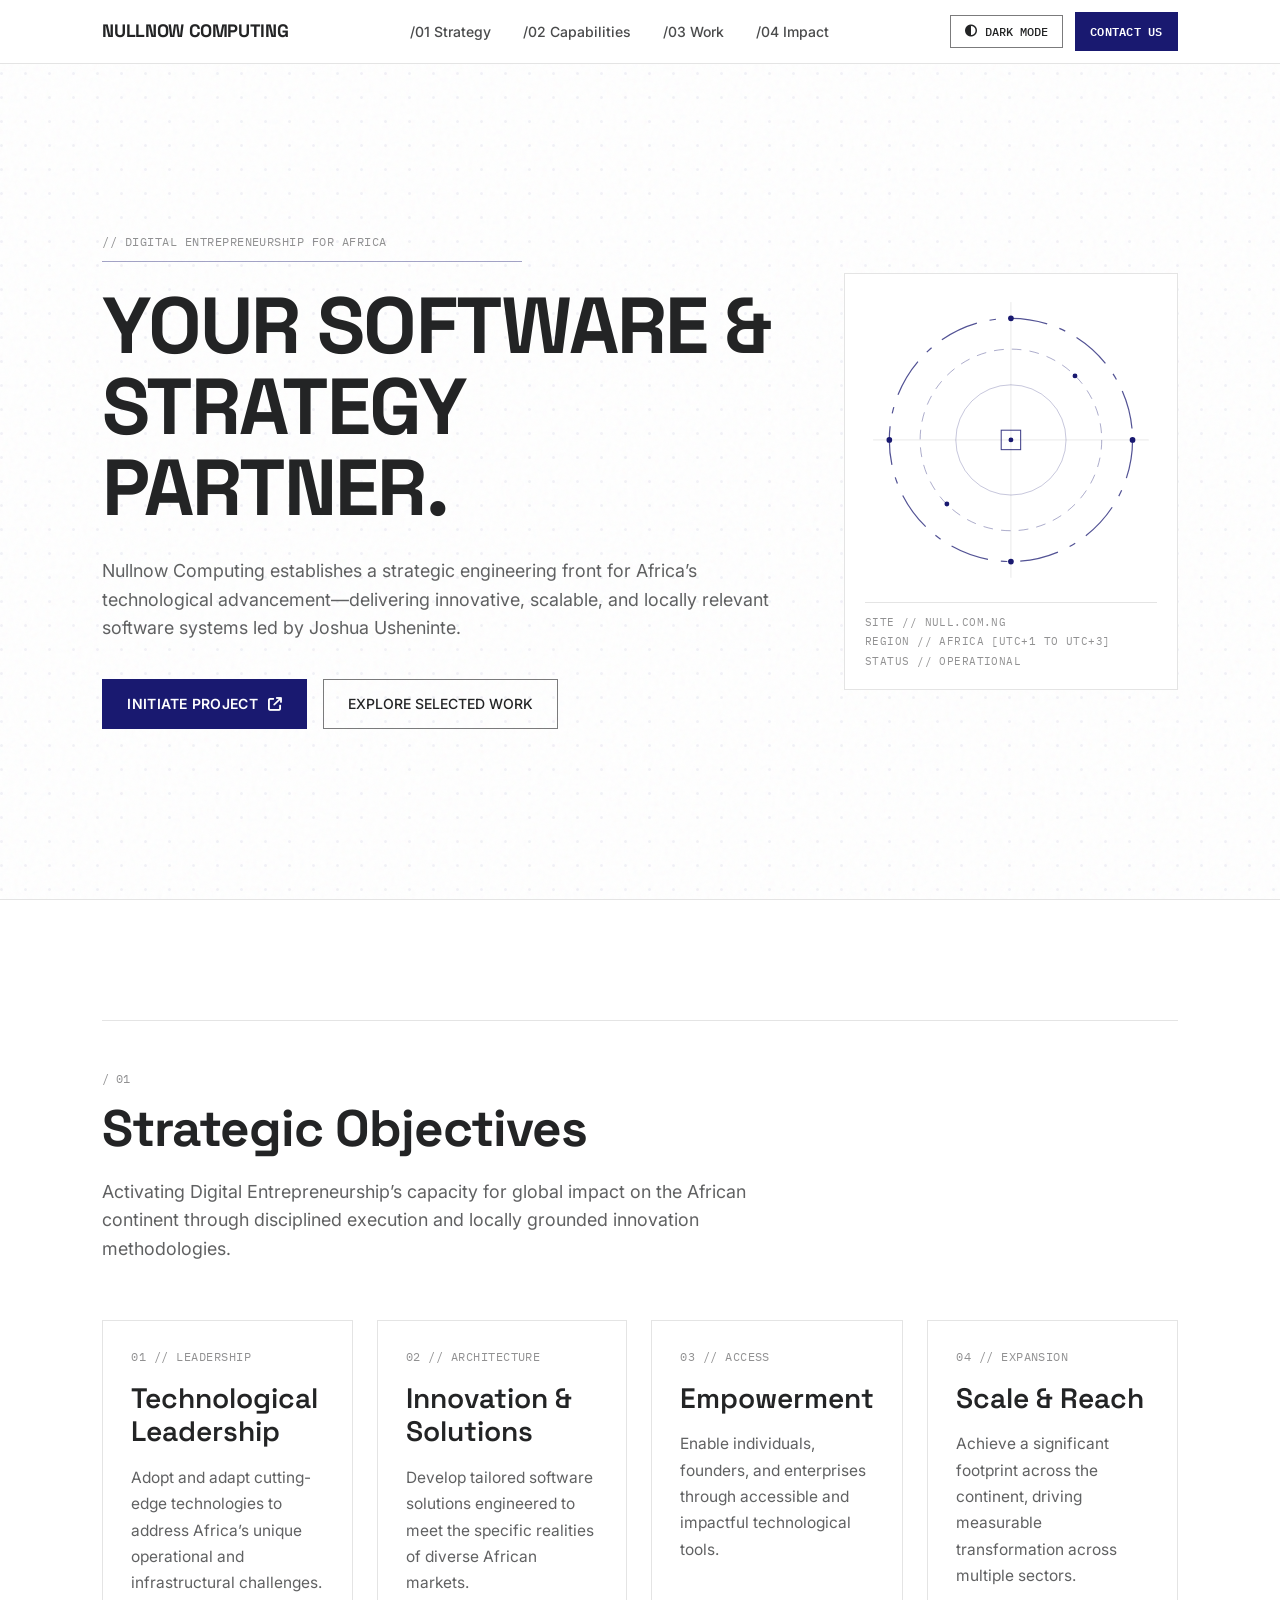
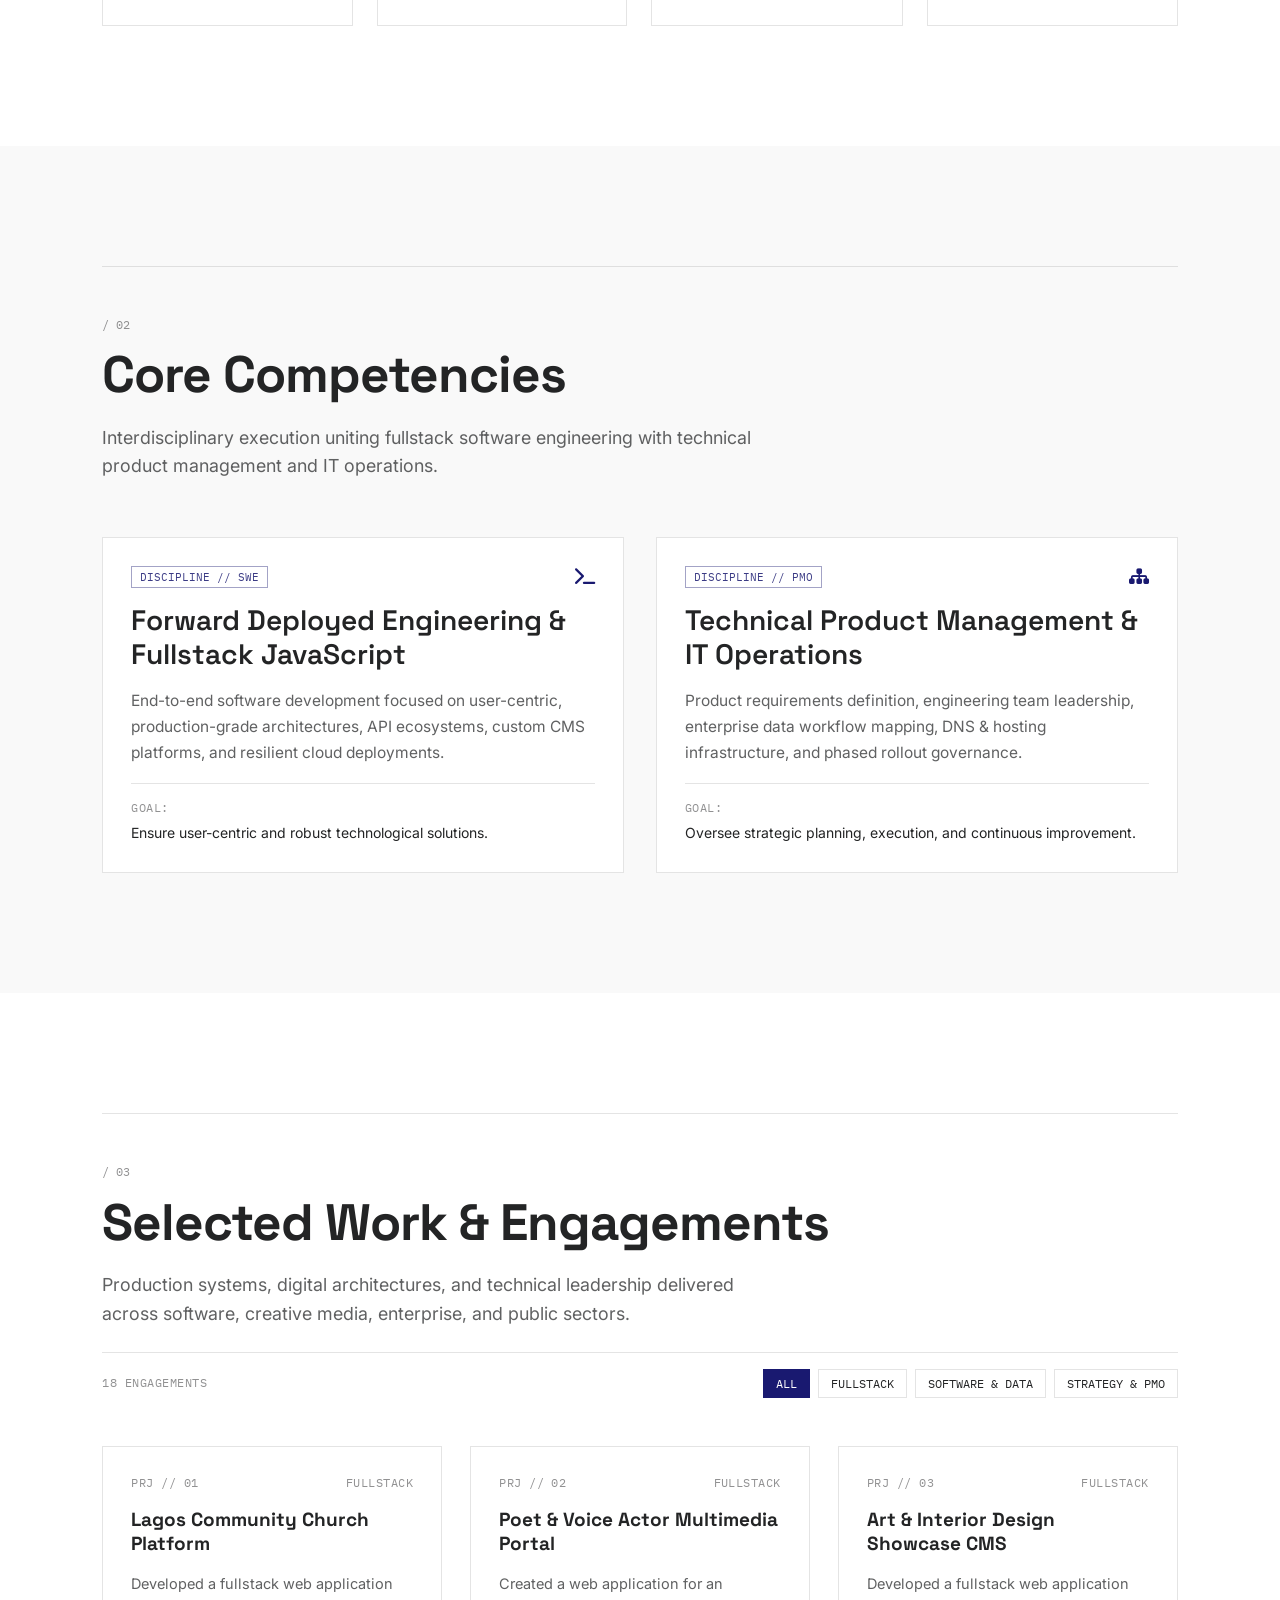
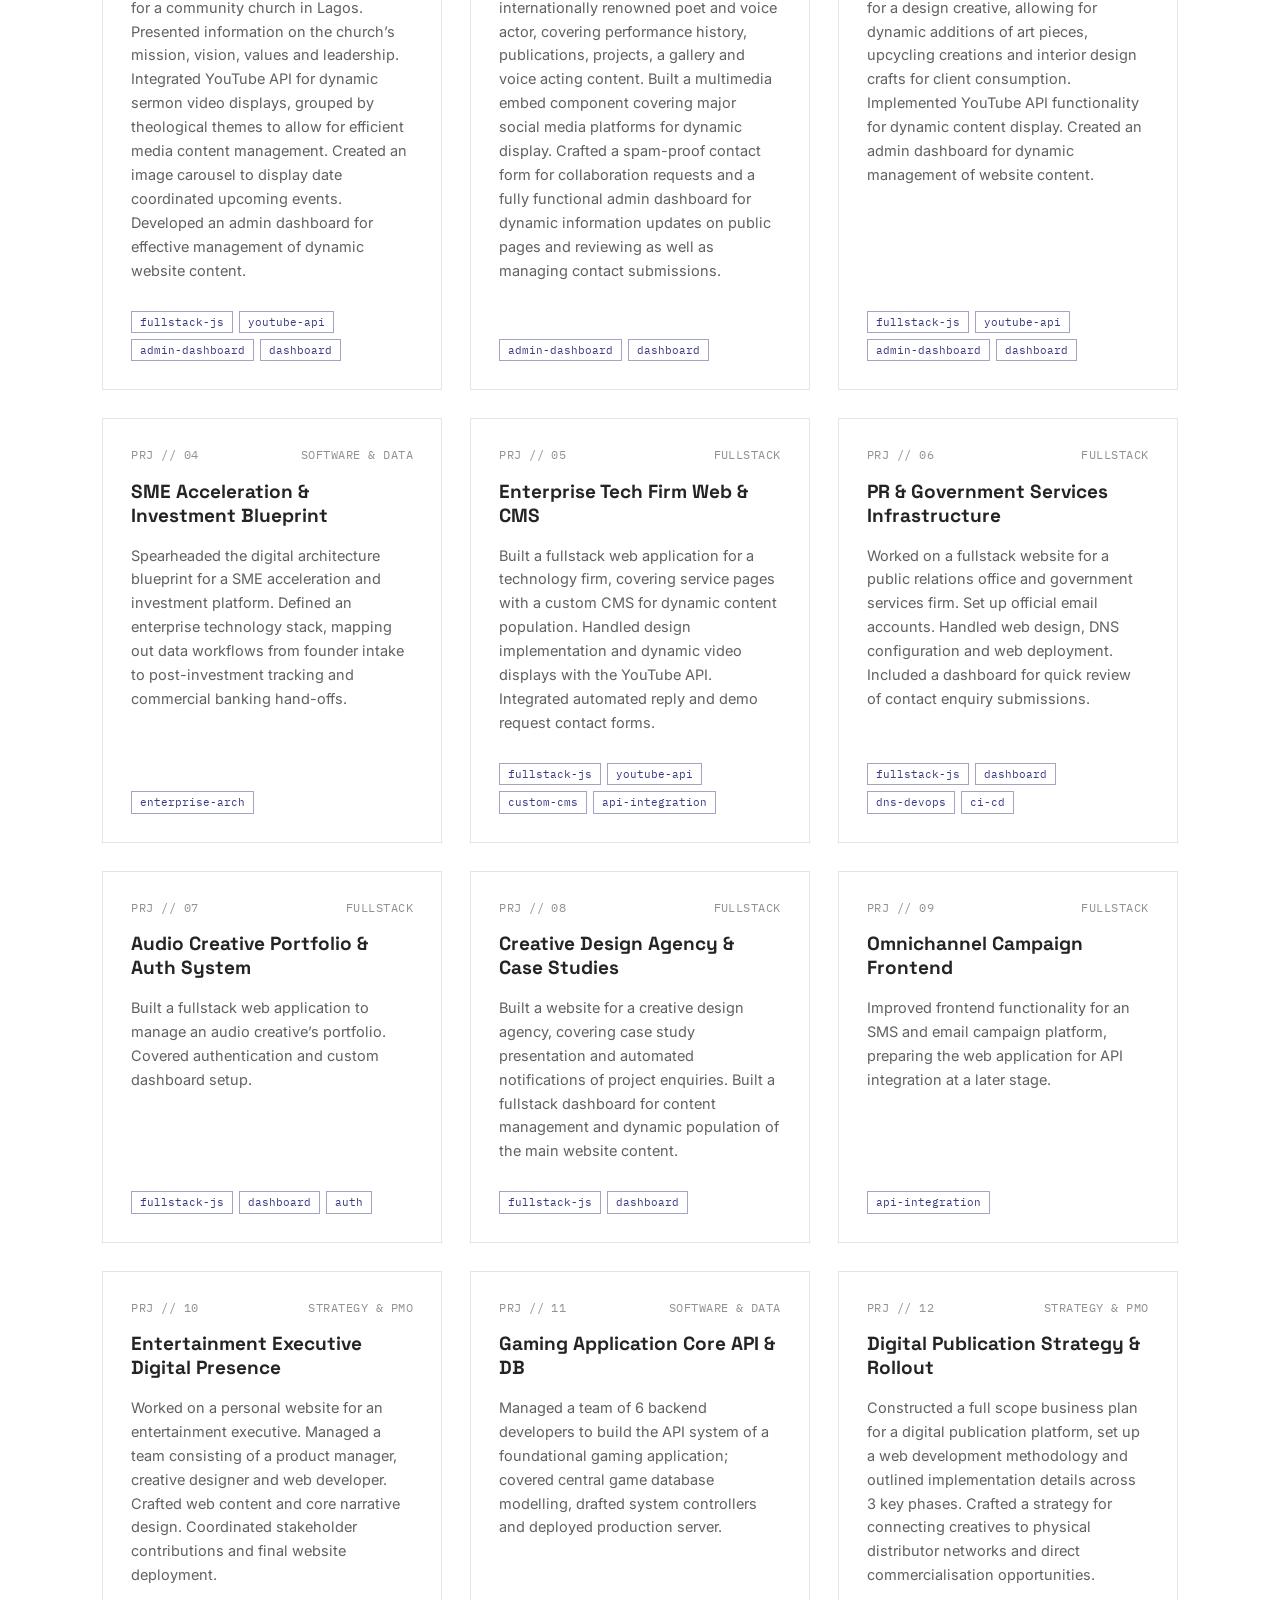
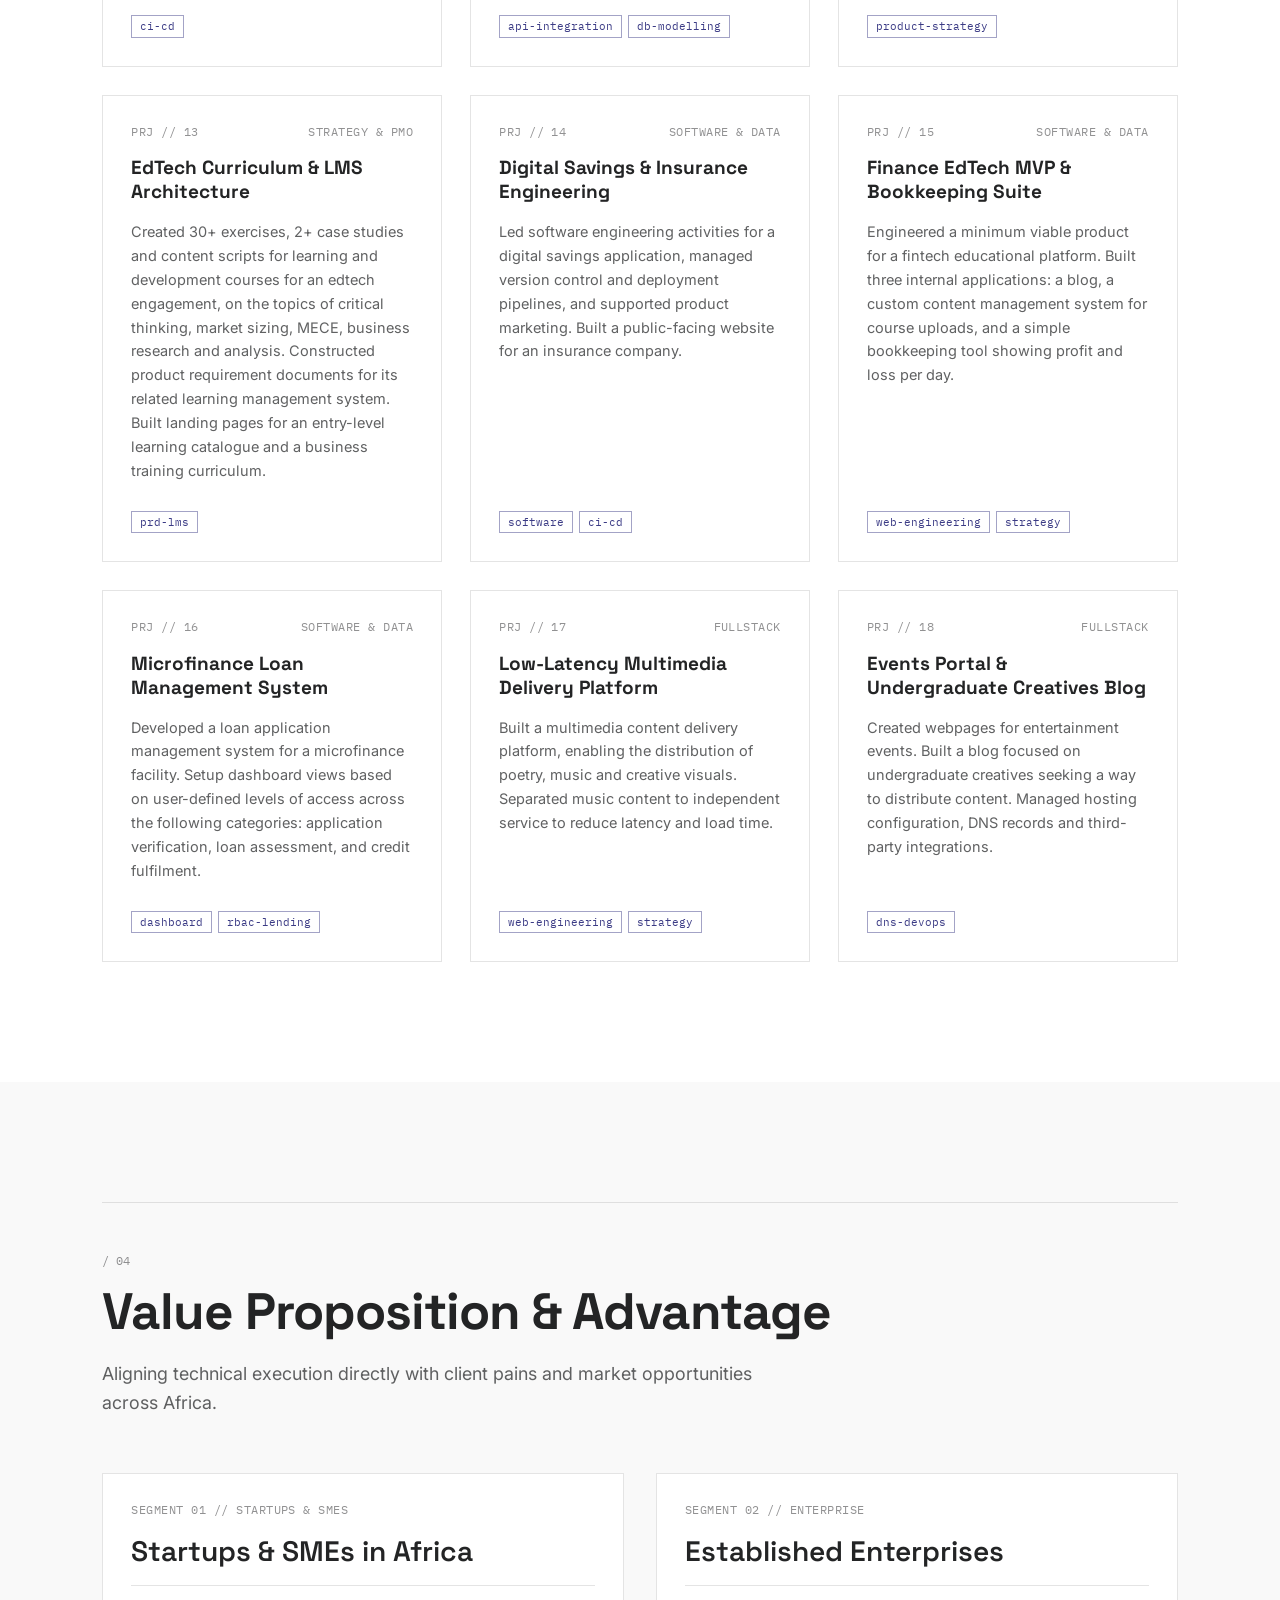
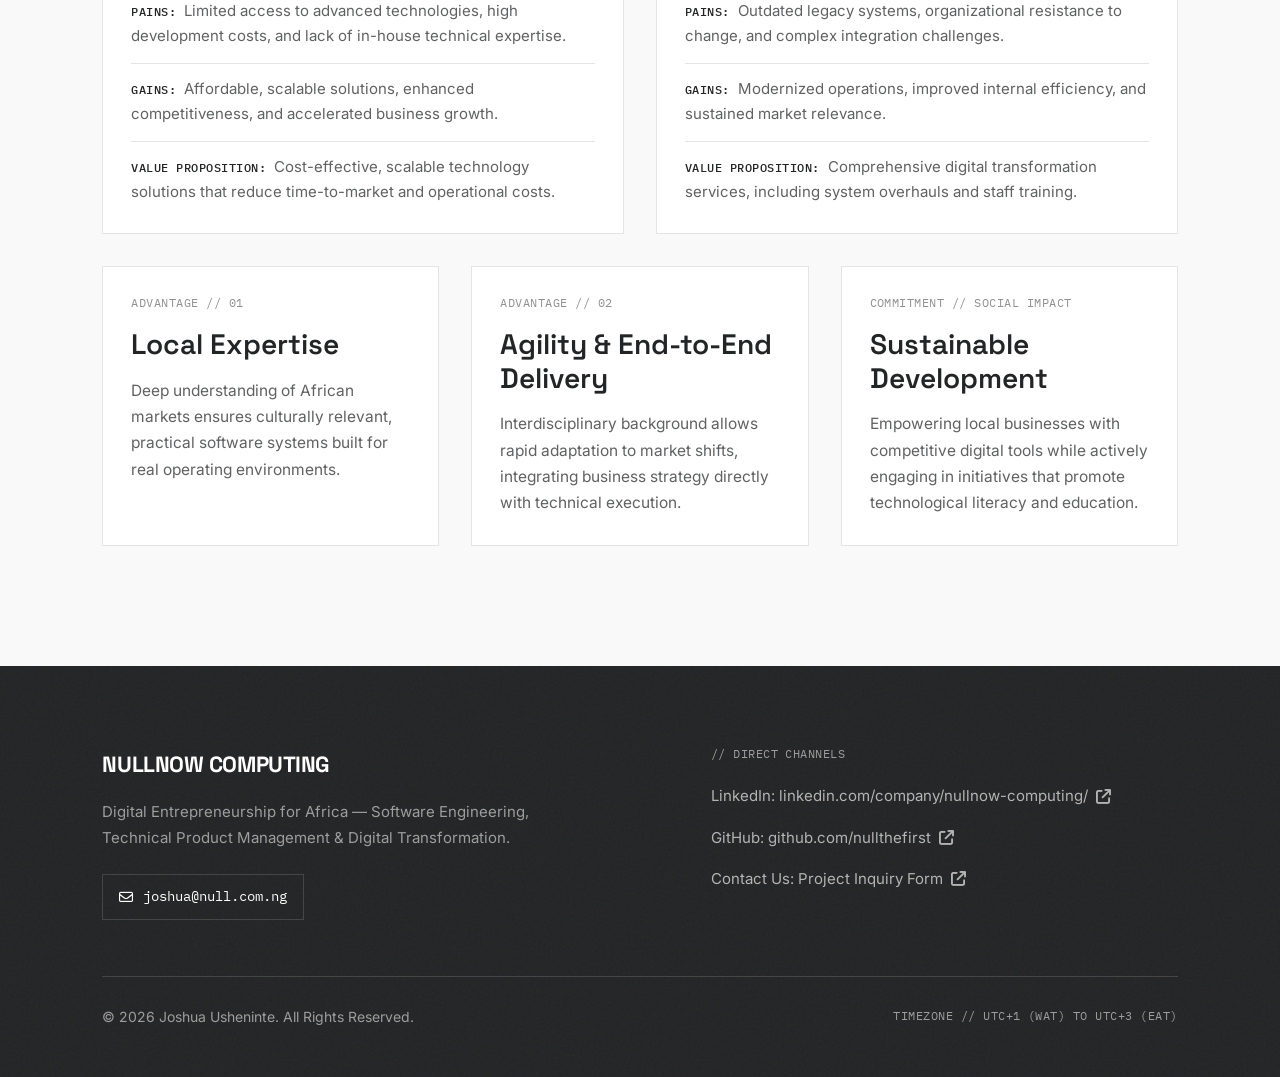
==== commit 4d738ca5: "Updated website homepage" ====
--- a/index.html
+++ b/index.html
@@ -8,6 +8,23 @@
       name="description"
       content="Information Technology Services by Joshua Usheninte — Digital Entrepreneurship for Africa"
     />
+
+    <!-- Favicons -->
+    <link
+      rel="icon"
+      type="image/png"
+      href="/favicons/favicon-96x96.png"
+      sizes="96x96"
+    />
+    <link rel="icon" type="image/svg+xml" href="/favicons/favicon.svg" />
+    <link rel="shortcut icon" href="/favicons/favicon.ico" />
+    <link
+      rel="apple-touch-icon"
+      sizes="180x180"
+      href="/favicons/apple-touch-icon.png"
+    />
+    <meta name="apple-mobile-web-app-title" content="Nullnow" />
+    <link rel="manifest" href="/favicons/site.webmanifest" />
 
     <!-- Google fintets: Space Grotesk, Inter, IBM Plex Mono -->
     <link rel="preconnect" href="https://fonts.googleapis.com" />
@@ -219,8 +236,8 @@
               </svg>
 
               <div class="hud-readout mono-label">
-                <span>SYS // NULLNOW.CORE</span>
-                <span>REGION // AFRICA [UTC+1]</span>
+                <span>SITE // NULL.COM.NG</span>
+                <span>REGION // AFRICA [UTC+1 to UTC+3]</span>
                 <span>STATUS // OPERATIONAL</span>
               </div>
             </div>
@@ -598,7 +615,9 @@
             &copy; <span id="copyright-year"></span> Joshua Usheninte. All
             Rights Reserved.
           </p>
-          <span class="mono-label footer-tz">TIMEZONE // UTC+1 (WAT)</span>
+          <span class="mono-label footer-tz"
+            >TIMEZONE // UTC+1 (WAT) to UTC+3 (EAT)</span
+          >
         </div>
       </div>
     </footer>
@@ -607,5 +626,18 @@
     <script src="portfolio.js"></script>
     <!-- Core Motion, Theme Switcher, Cursor & DOM Hydration -->
     <script src="app.js"></script>
+
+    <!-- Google Tag Manager -->
+    <script
+      async
+      src="https://www.googletagmanager.com/gtm.js?id=G-1N2KBN17G4"
+    ></script>
+    <script>
+      window.dataLayer = window.dataLayer || [];
+      function gtag() {
+        dataLayer.push(arguments);
+      }
+      gtag("js", new Date());
+    </script>
   </body>
 </html>
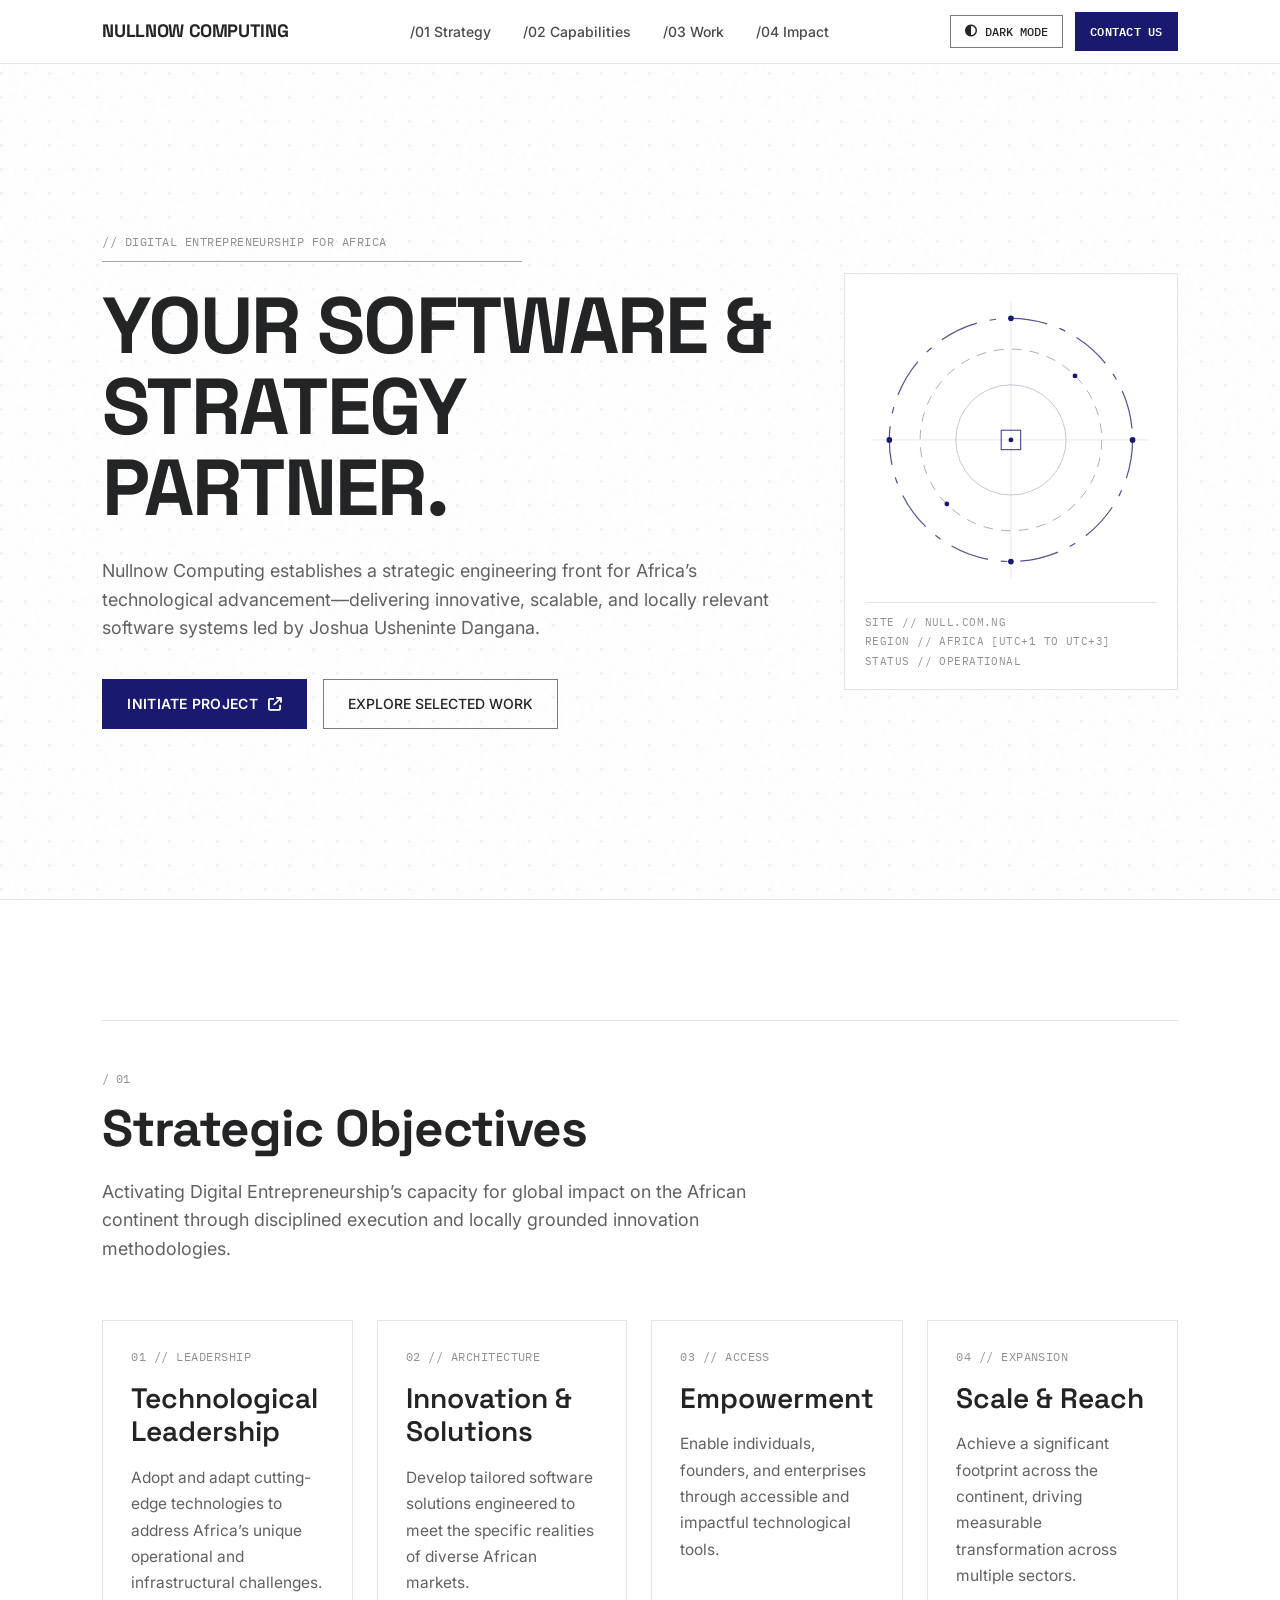
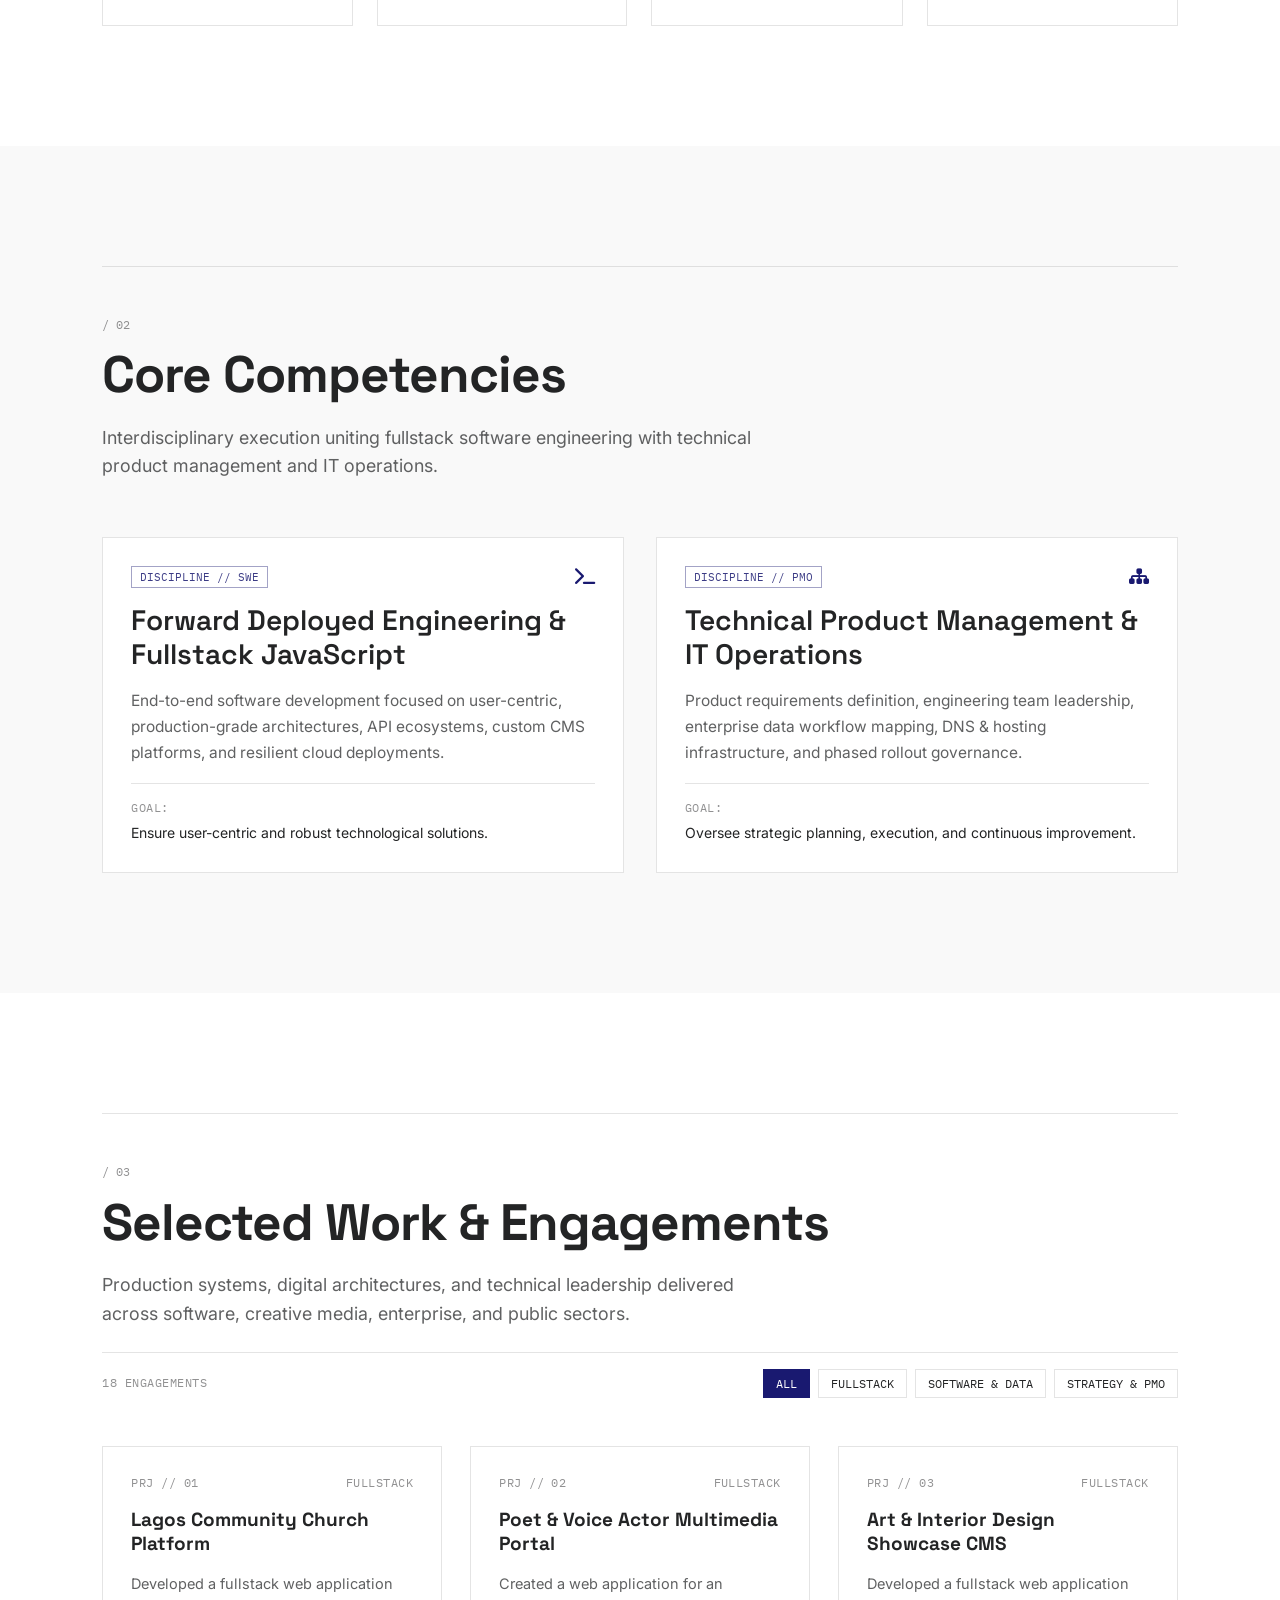
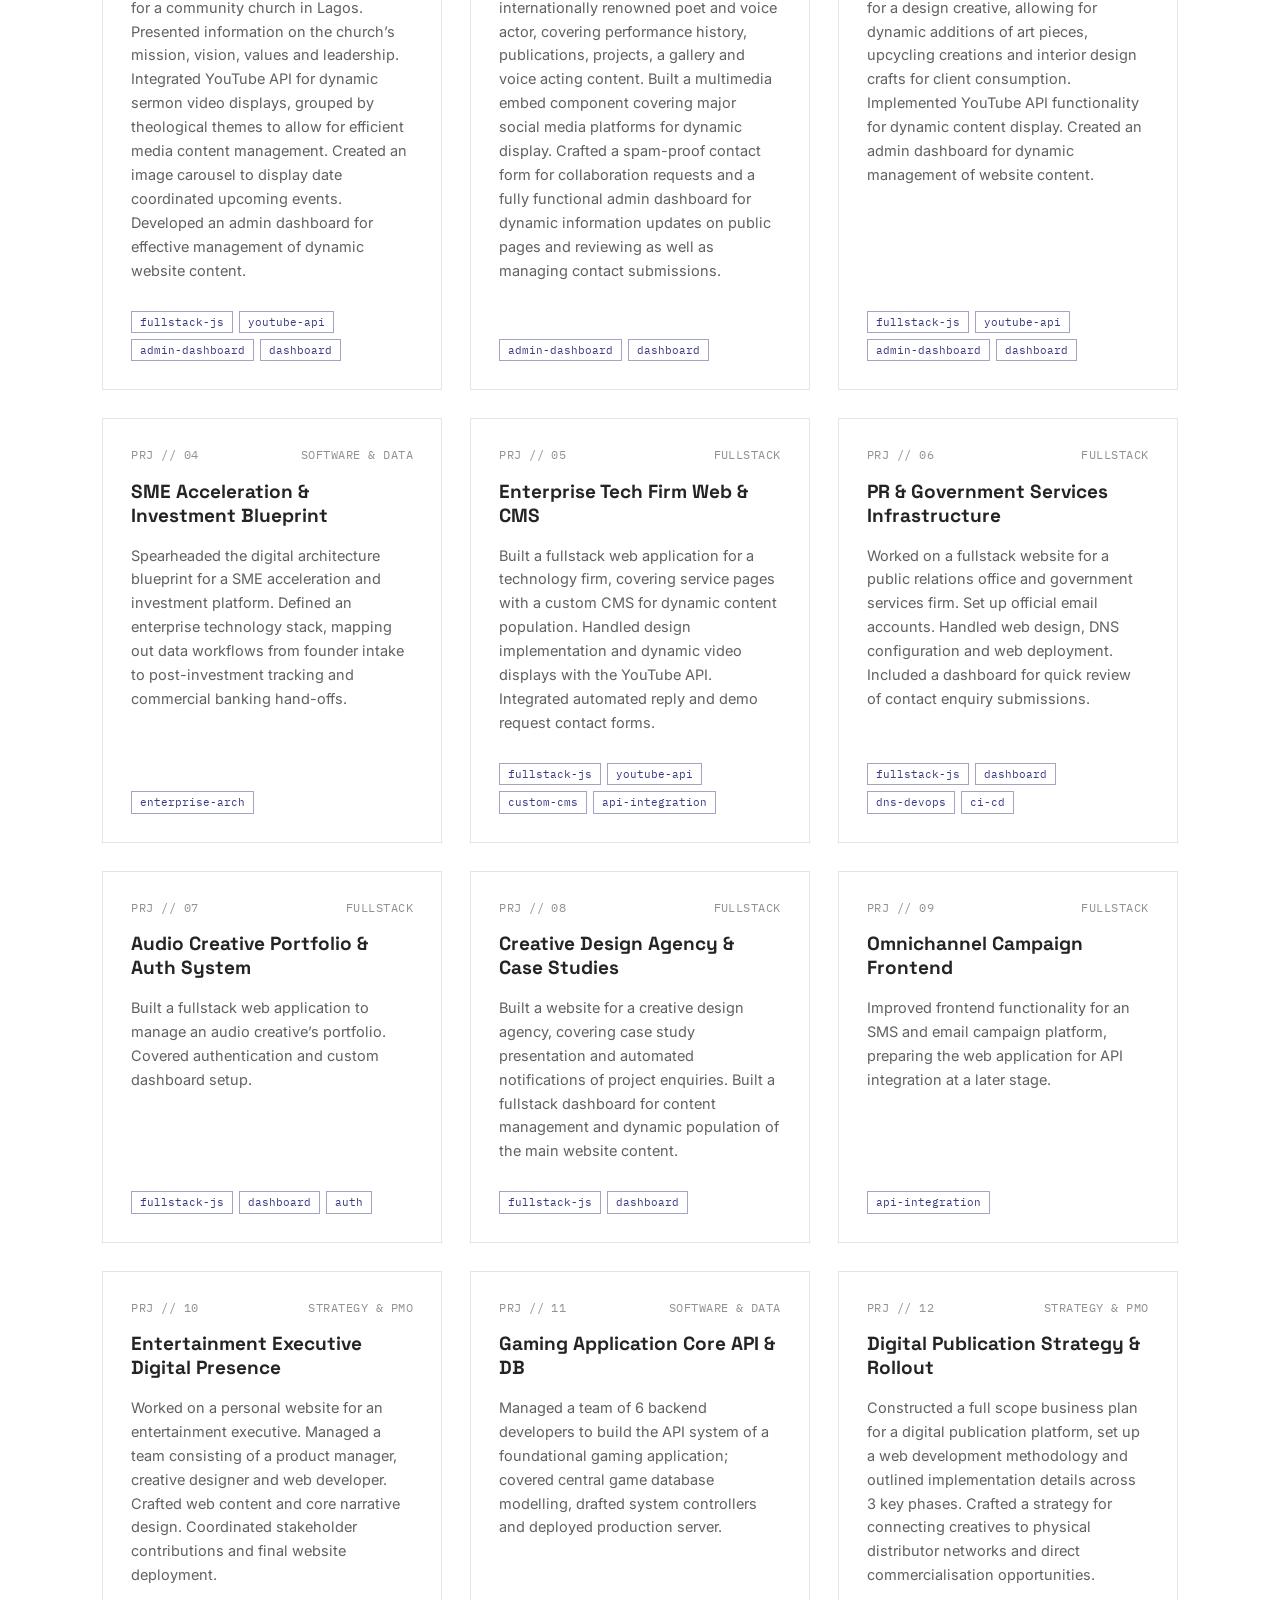
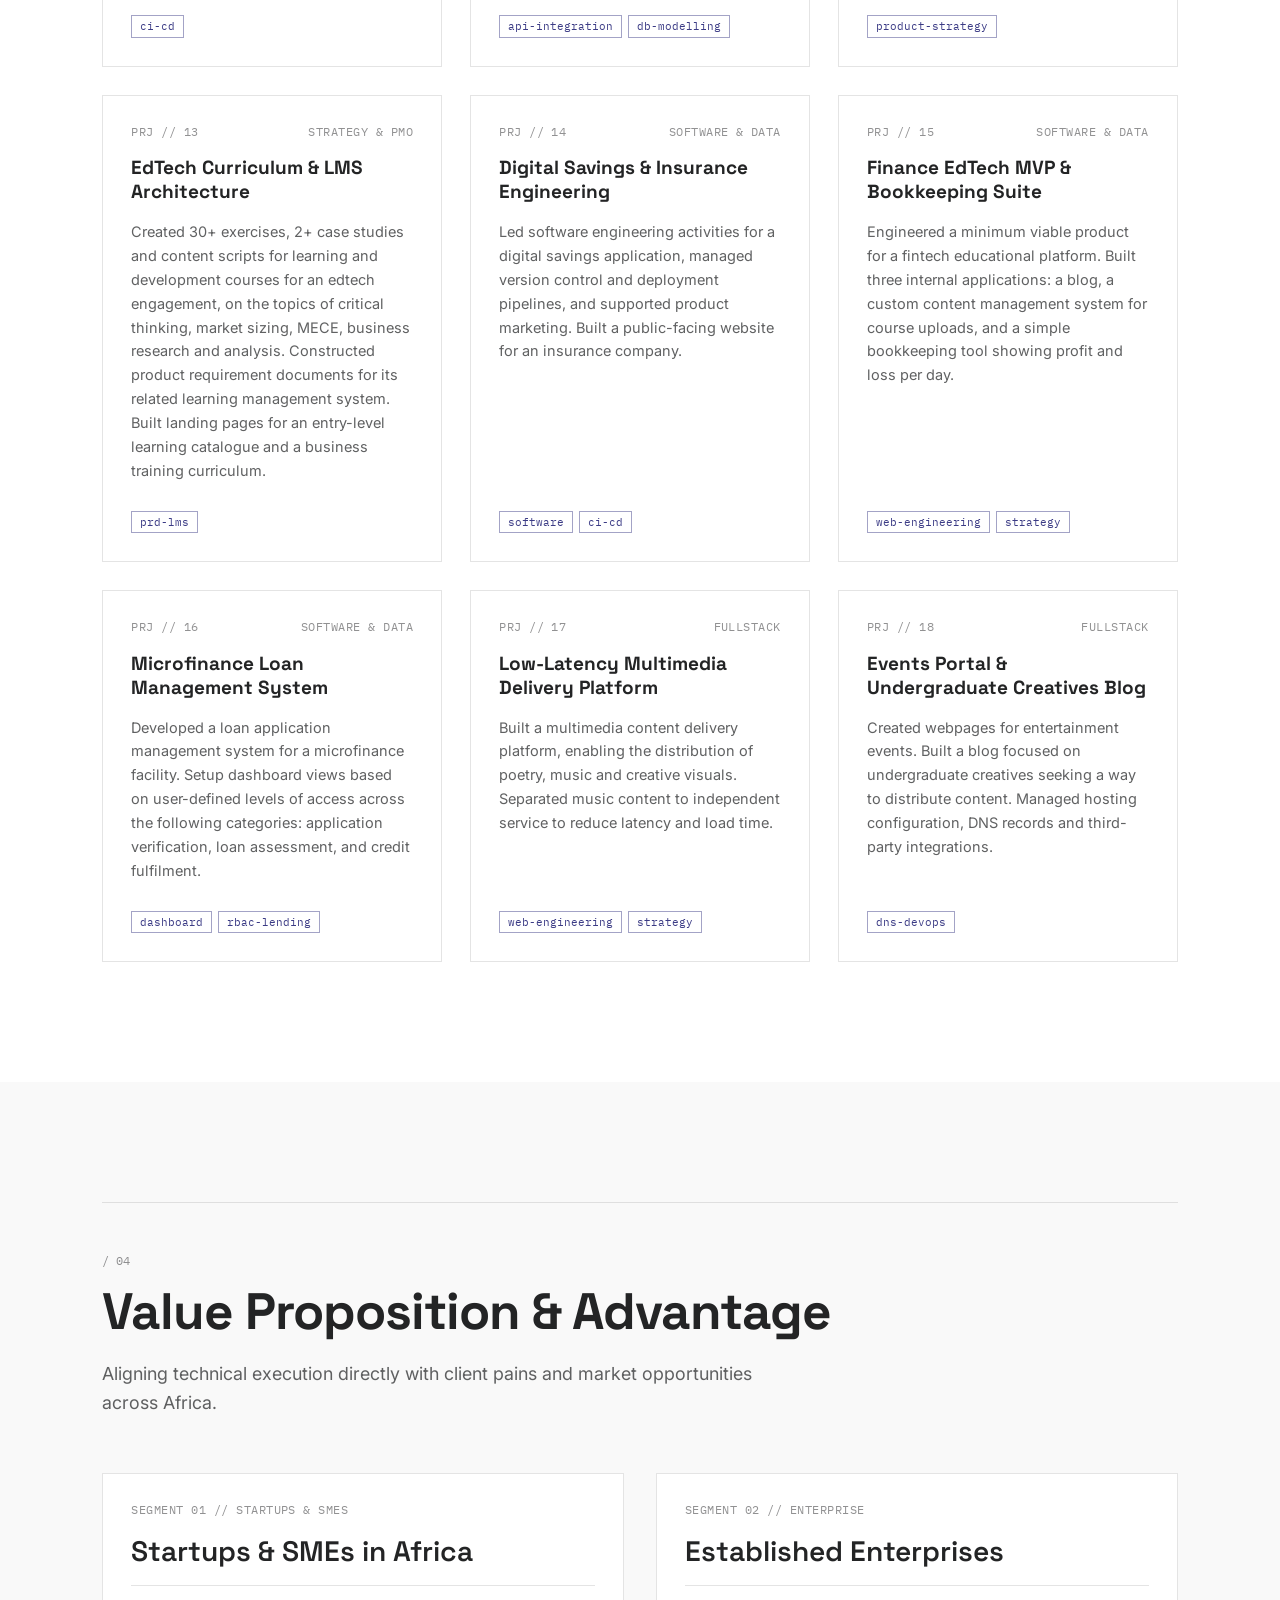
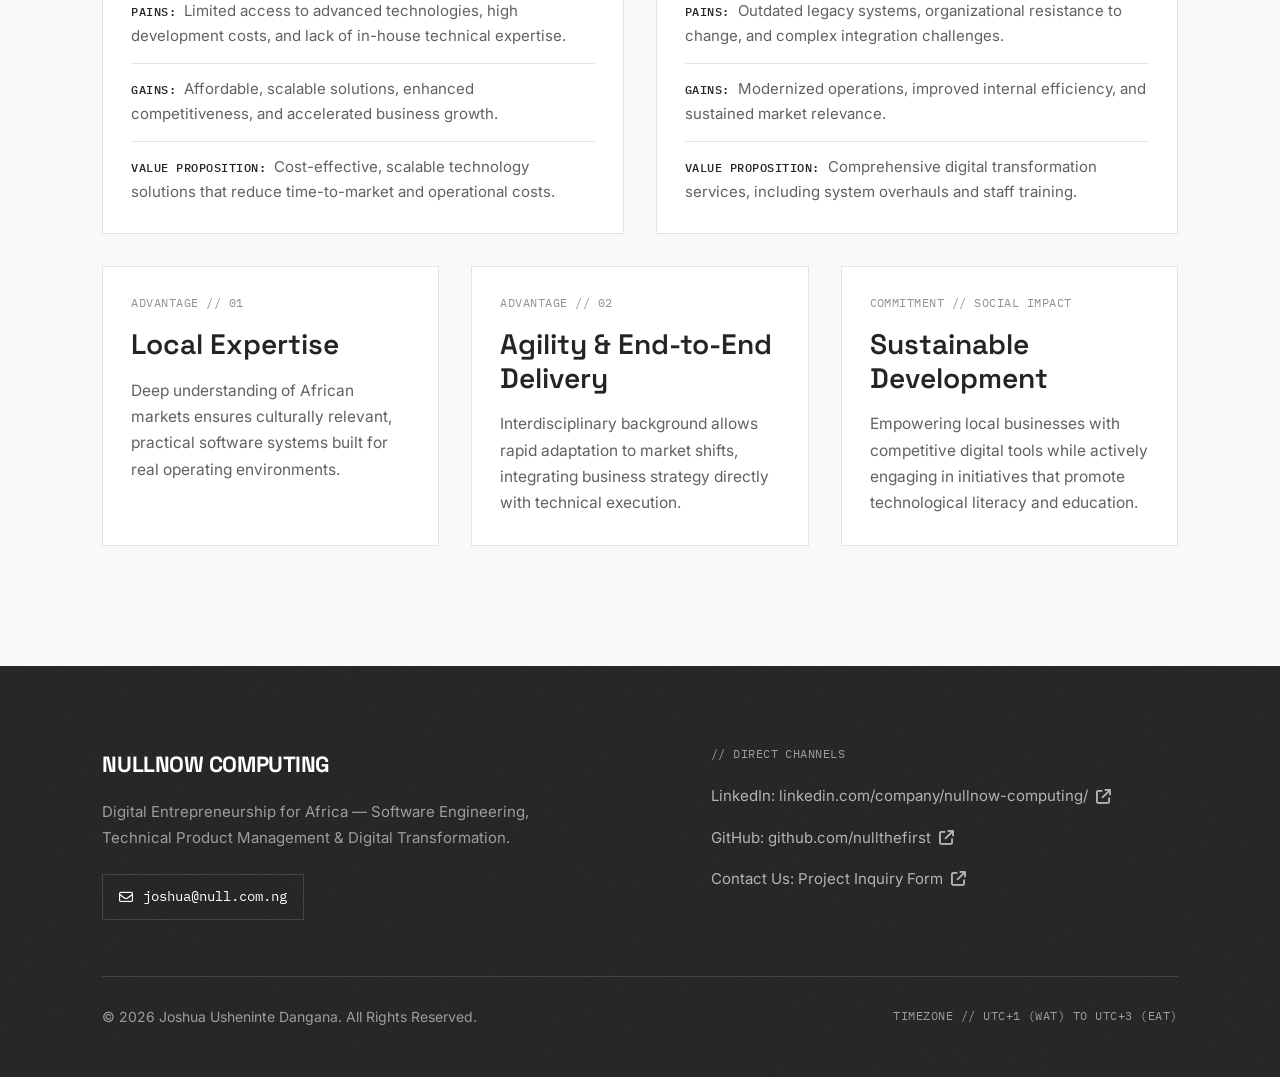
==== commit 549b94c7: "Updated name on website" ====
--- a/index.html
+++ b/index.html
@@ -6,7 +6,7 @@
     <title>Nullnow Computing | Your Software & Strategy Partner</title>
     <meta
       name="description"
-      content="Information Technology Services by Joshua Usheninte — Digital Entrepreneurship for Africa"
+      content="Information Technology Services by Joshua Usheninte Dangana — Digital Entrepreneurship for Africa"
     />
 
     <!-- Favicons -->
@@ -162,7 +162,7 @@
               Nullnow Computing establishes a strategic engineering front for
               Africa&rsquo;s technological advancement&mdash;delivering
               innovative, scalable, and locally relevant software systems led by
-              Joshua Usheninte.
+              Joshua Usheninte Dangana.
             </p>
 
             <div class="hero-cta-group">
@@ -612,8 +612,8 @@
 
         <div class="footer-bottom">
           <p class="footer-copyright">
-            &copy; <span id="copyright-year"></span> Joshua Usheninte. All
-            Rights Reserved.
+            &copy; <span id="copyright-year"></span> Joshua Usheninte Dangana.
+            All Rights Reserved.
           </p>
           <span class="mono-label footer-tz"
             >TIMEZONE // UTC+1 (WAT) to UTC+3 (EAT)</span
